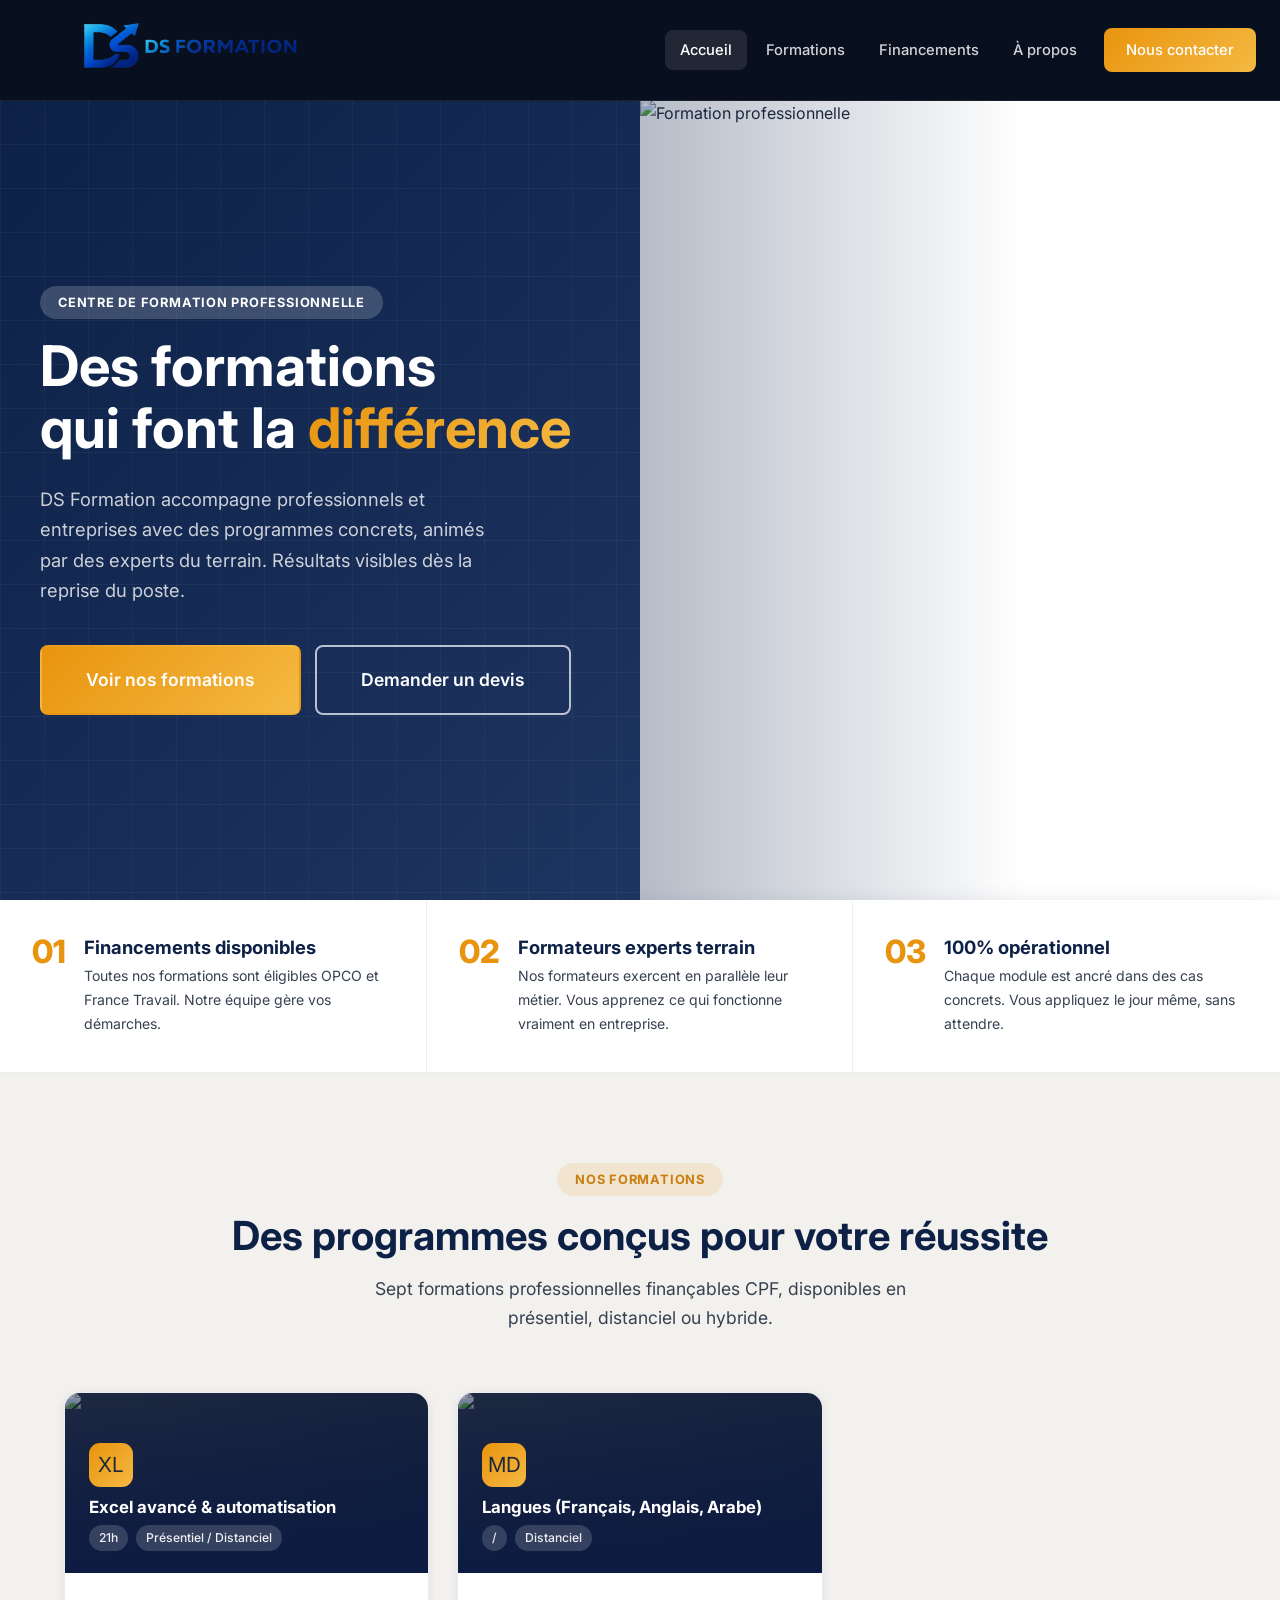
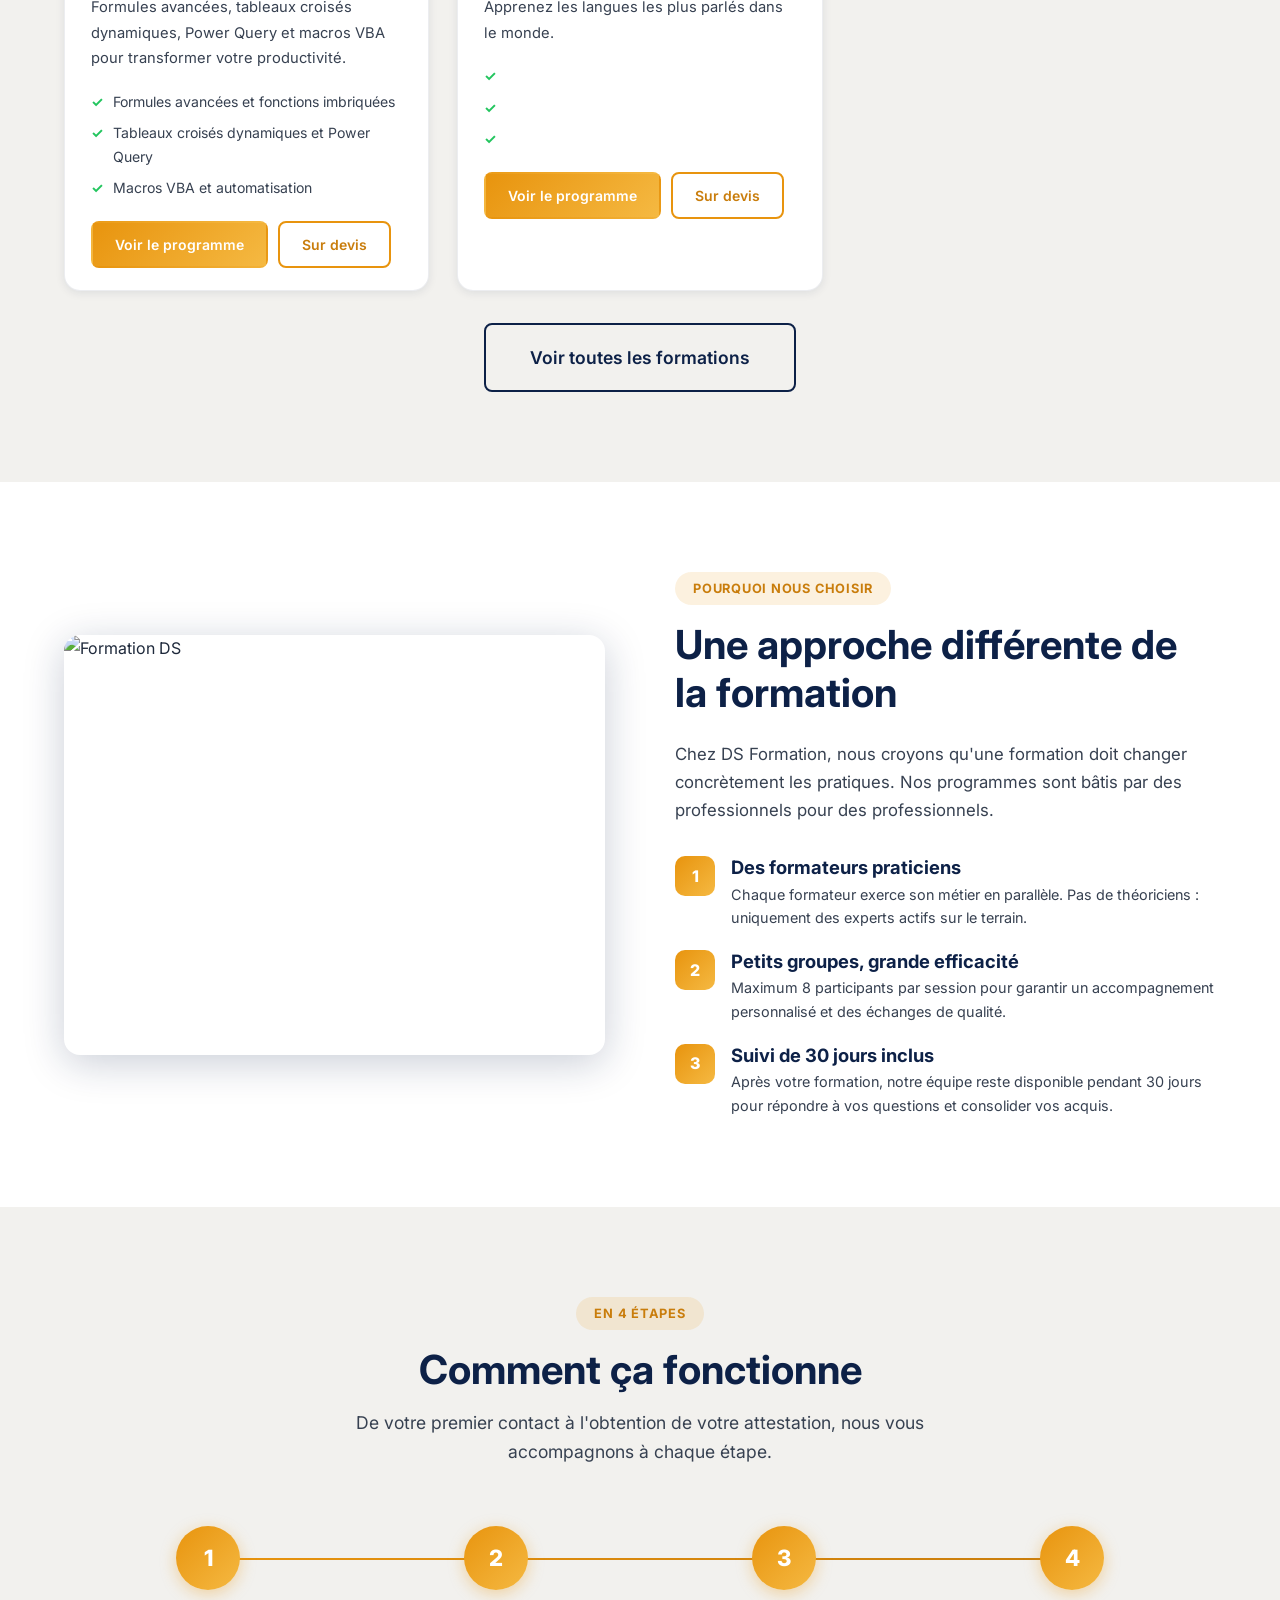
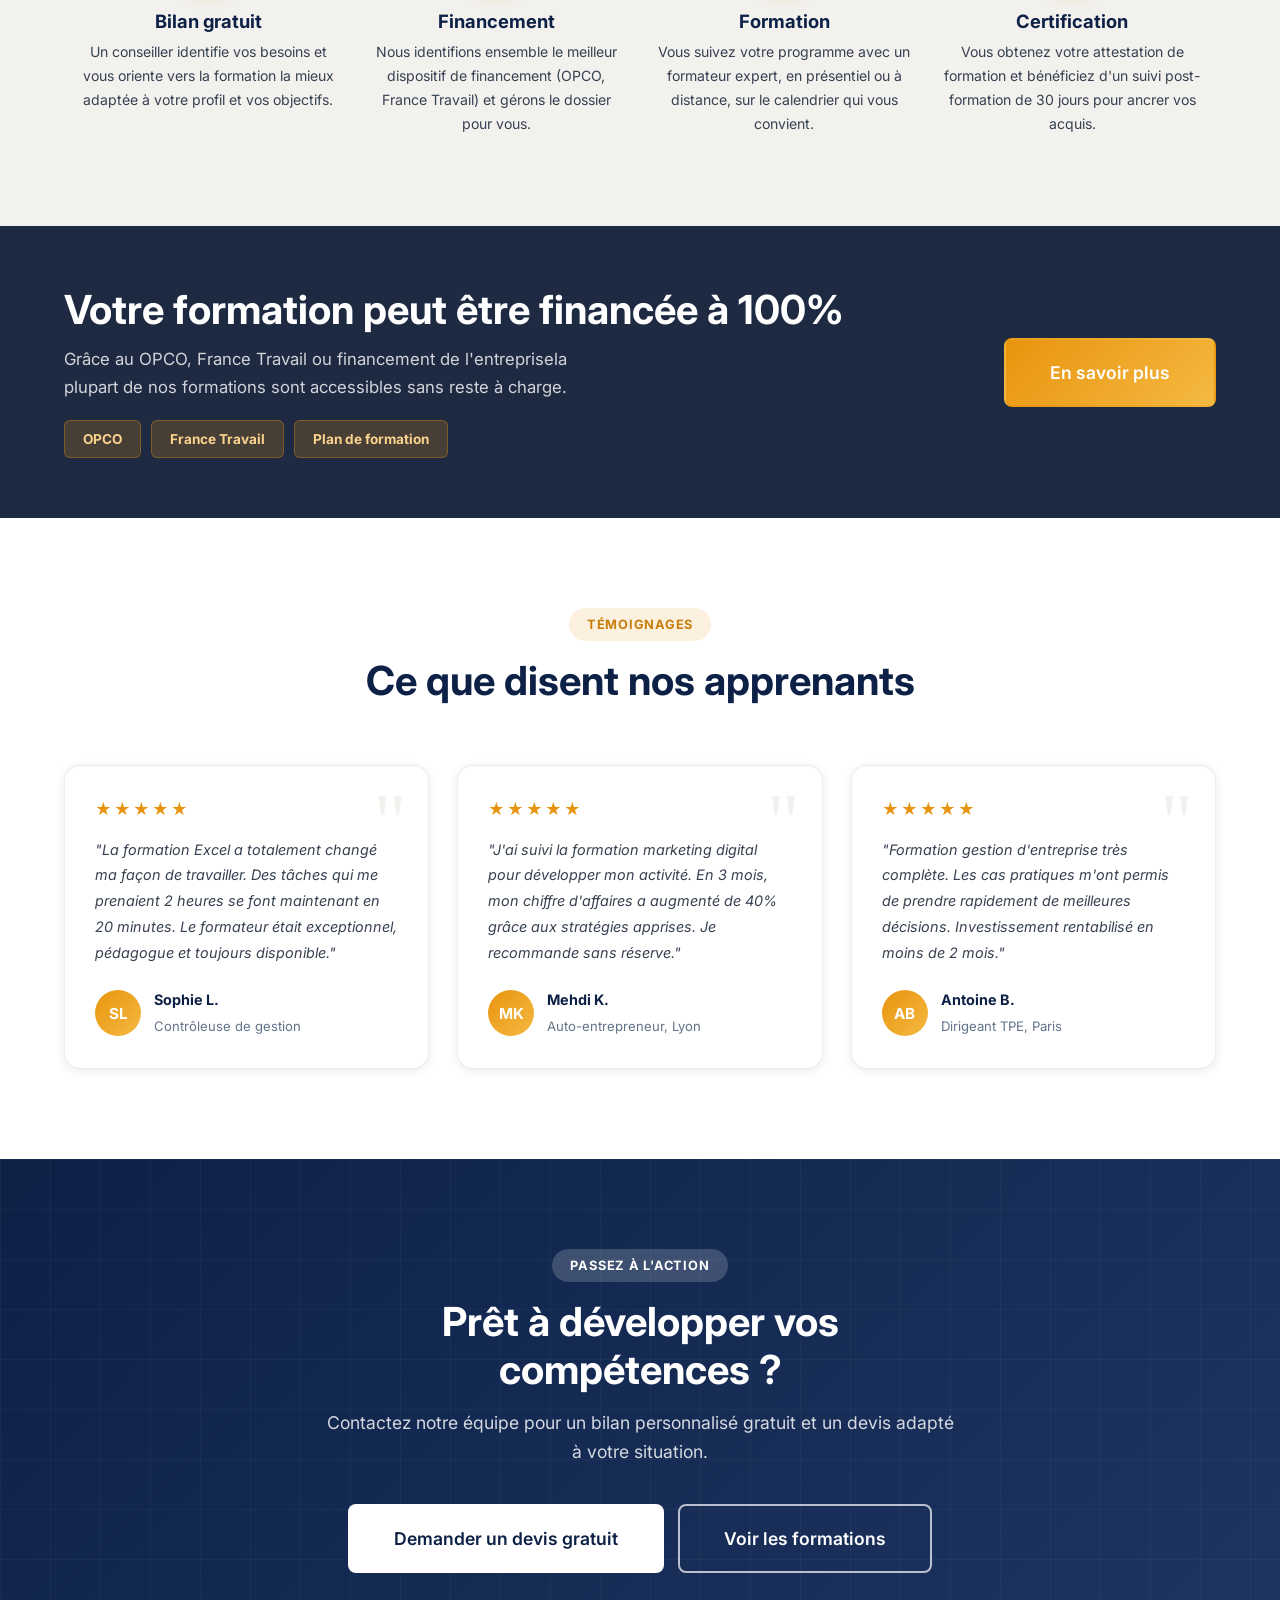
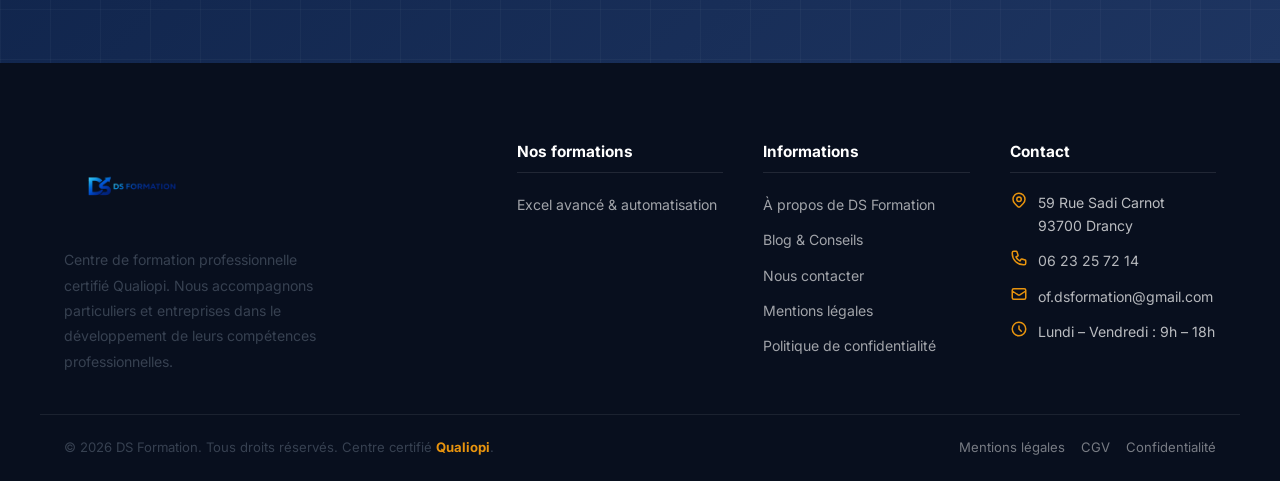
==== index.html @ 272e76c5 "Add files via upload" ====
<!DOCTYPE html>
<html lang="fr">
<head>
  <meta charset="UTF-8">
  <meta name="viewport" content="width=device-width, initial-scale=1.0">
  <title>DS Formation — Centre de Formation Professionnelle à Paris</title>
  <meta name="description" content="DS Formation, centre de formation professionnelle certifié Qualiopi. Excel, marketing digital, cybersécurité, gestion d'entreprise. Financement CPF, OPCO. Formations à Paris et en ligne.">
  <link rel="canonical" href="https://dsformation.fr/">
  <meta property="og:type" content="website">
  <meta property="og:site_name" content="DS Formation">
  <meta property="og:title" content="DS Formation — Centre de Formation Professionnelle à Paris">
  <meta property="og:description" content="Centre de formation certifié Qualiopi. Excel, marketing digital, cybersécurité, gestion d'entreprise. Financement CPF & OPCO. Formations à Paris et en ligne.">
  <meta property="og:url" content="https://dsformation.fr/">
  <meta property="og:image" content="https://images.unsplash.com/photo-1524178232363-1fb2b075b655?w=1200&q=80">
  <meta name="twitter:card" content="summary_large_image">
  <meta name="twitter:title" content="DS Formation — Centre de Formation Professionnelle à Paris">
  <meta name="twitter:description" content="Centre de formation certifié Qualiopi. Excel, marketing digital, cybersécurité. Financement CPF & OPCO.">
  <link rel="preconnect" href="https://fonts.googleapis.com">
  <link rel="preconnect" href="https://fonts.gstatic.com" crossorigin>
  <link href="https://fonts.googleapis.com/css2?family=Inter:wght@400;500;600;700;800&display=swap" rel="stylesheet">
  <link rel="icon" href="favicon.svg" type="image/svg+xml">
  <link rel="stylesheet" href="css/style.css">
  <style>
    /* INDEX-SPECIFIC */
    .hero-split {
      min-height: 100vh;
      display: grid;
      grid-template-columns: 1fr 1fr;
      padding-top: 100px;
    }
    .hero-left {
      background: var(--gradient-p);
      display: flex;
      align-items: center;
      padding: 80px 60px 80px 40px;
      position: relative;
      overflow: hidden;
    }
    .hero-left::before {
      content: '';
      position: absolute;
      inset: 0;
      background-image:
        linear-gradient(rgba(255,255,255,.04) 1px,transparent 1px),
        linear-gradient(90deg,rgba(255,255,255,.04) 1px,transparent 1px);
      background-size: 44px 44px;
    }
    .hero-left-content { position: relative; z-index: 1; }
    .hero-left h1 { color: var(--white); margin-bottom: 24px; line-height: 1.12; }
    .hero-left h1 span {
      background: var(--gradient-a);
      -webkit-background-clip: text; -webkit-text-fill-color: transparent; background-clip: text;
    }
    .hero-left p { color: rgba(255,255,255,.78); font-size: 1.15rem; margin-bottom: 40px; max-width: 460px; }
    .hero-left-actions { display: flex; gap: 14px; flex-wrap: wrap; }
    .hero-right {
      position: relative; overflow: hidden;
    }
    .hero-right img {
      width: 100%; height: 100%; object-fit: cover;
    }
    .hero-right::after {
      content: '';
      position: absolute; inset: 0;
      background: linear-gradient(to right, rgba(13,33,71,.3) 0%, transparent 60%);
    }

    /* PILLARS STRIP */
    .pillars {
      display: grid;
      grid-template-columns: repeat(3,1fr);
      background: var(--white);
      border-bottom: 1px solid rgba(13,33,71,.08);
      box-shadow: var(--shadow);
    }
    .pillar-item {
      padding: 36px 32px;
      border-right: 1px solid rgba(13,33,71,.08);
      display: flex;
      align-items: flex-start;
      gap: 18px;
    }
    .pillar-item:last-child { border-right: none; }
    .pillar-num {
      font-size: 2rem;
      font-weight: 800;
      color: var(--accent);
      line-height: 1;
      flex-shrink: 0;
    }
    .pillar-item h4 { color: var(--primary); margin-bottom: 6px; }
    .pillar-item p  { font-size: .88rem; line-height: 1.7; }

    /* PROCESS */
    .process-grid {
      display: grid;
      grid-template-columns: repeat(4,1fr);
      gap: 0;
      position: relative;
    }
    .process-grid::before {
      content: '';
      position: absolute;
      top: 32px; left: 12%;
      width: 76%;
      height: 2px;
      background: linear-gradient(to right, var(--accent), var(--accent-dark));
      z-index: 0;
    }
    .process-step { text-align: center; position: relative; z-index: 1; padding: 0 16px; }
    .step-num {
      width: 64px; height: 64px;
      border-radius: 50%;
      background: var(--gradient-a);
      display: flex; align-items: center; justify-content: center;
      color: var(--white); font-size: 1.4rem; font-weight: 800;
      margin: 0 auto 20px;
      box-shadow: 0 4px 16px rgba(232,148,14,.35);
    }
    .process-step h4 { color: var(--primary); margin-bottom: 8px; }
    .process-step p  { font-size: .88rem; line-height: 1.7; }

    @media (max-width: 1024px) {
      .hero-split { grid-template-columns: 1fr; }
      .hero-right { display: none; }
      .hero-left  { padding: 80px 32px; text-align: center; }
      .hero-left p { margin: 0 auto 40px; }
      .hero-left-actions { justify-content: center; }
      .pillars { grid-template-columns: 1fr; }
      .pillar-item { border-right: none; border-bottom: 1px solid rgba(13,33,71,.08); }
      .pillar-item:last-child { border-bottom: none; }
      .process-grid { grid-template-columns: repeat(2,1fr); gap: 30px; }
      .process-grid::before { display: none; }
    }
    @media (max-width: 640px) {
      .process-grid { grid-template-columns: 1fr; }
    }
  </style>
</head>
<body>

<div id="site-header"></div>

<!-- HERO SPLIT -->
<section class="hero-split">
  <div class="hero-left">
    <div class="hero-left-content">
      <div class="badge badge-white">Centre de formation professionnelle</div>
      <h1>Des formations<br>qui font la <span>différence</span></h1>
      <p>DS Formation accompagne professionnels et entreprises avec des programmes concrets, animés par des experts du terrain. Résultats visibles dès la reprise du poste.</p>
      <div class="hero-left-actions">
        <a href="formations.html" class="btn btn-primary btn-lg">Voir nos formations</a>
        <a href="contact.html" class="btn btn-outline btn-lg">Demander un devis</a>
      </div>
    </div>
  </div>
  <div class="hero-right">
    <img src="https://images.unsplash.com/photo-1524178232363-1fb2b075b655?w=900&q=80" alt="Formation professionnelle">
  </div>
</section>

<!-- PILLIERS -->
<div class="pillars">
  <div class="pillar-item">
    <div class="pillar-num">01</div>
    <div>
      <h4>Financements disponibles</h4>
      <p>Toutes nos formations sont éligibles OPCO et France Travail. Notre équipe gère vos démarches.</p>
    </div>
  </div>
  <div class="pillar-item">
    <div class="pillar-num">02</div>
    <div>
      <h4>Formateurs experts terrain</h4>
      <p>Nos formateurs exercent en parallèle leur métier. Vous apprenez ce qui fonctionne vraiment en entreprise.</p>
    </div>
  </div>
  <div class="pillar-item">
    <div class="pillar-num">03</div>
    <div>
      <h4>100% opérationnel</h4>
      <p>Chaque module est ancré dans des cas concrets. Vous appliquez le jour même, sans attendre.</p>
    </div>
  </div>
</div>

<!-- FORMATIONS -->
<section class="section bg-light">
  <div class="container">
    <div class="section-header">
      <div class="badge">Nos formations</div>
      <h2>Des programmes conçus pour votre réussite</h2>
      <p>Sept formations professionnelles finançables CPF, disponibles en présentiel, distanciel ou hybride.</p>
    </div>
    <div class="formations-grid">

      <div class="formation-card">
        <div class="formation-card-header">
          <img src="https://images.unsplash.com/photo-1551288049-bebda4e38f71?w=600&q=75" alt="Excel Formation">
          <div class="formation-card-header-overlay">
            <div class="formation-icon">XL</div>
            <h3>Excel avancé &amp; automatisation</h3>
            <div class="formation-meta">
              <span class="meta-tag">21h</span>
              <span class="meta-tag">Présentiel / Distanciel</span>
            </div>
          </div>
        </div>
        <div class="formation-card-body">
          <p>Formules avancées, tableaux croisés dynamiques, Power Query et macros VBA pour transformer votre productivité.</p>
          <ul class="formation-highlights">
            <li>Formules avancées et fonctions imbriquées</li>
            <li>Tableaux croisés dynamiques et Power Query</li>
            <li>Macros VBA et automatisation</li>
          </ul>
          <div style="display:flex;gap:10px;flex-wrap:wrap">
            <a href="formation-excel.html" class="btn btn-primary btn-sm">Voir le programme</a>
            <a href="contact.html" class="btn btn-outline-amber btn-sm">Sur devis</a>
          </div>
        </div>
      </div>

      <!--1-->
      
      <div class="formation-card">
        <div class="formation-card-header">
          <img src="https://www.inll.lu/wp-content/uploads/2022/08/iStock-623607850-1536x1024.jpg" alt="Langues">
          <div class="formation-card-header-overlay">
            <div class="formation-icon">MD</div>
            <h3>Langues (Français, Anglais, Arabe)</h3>
            <div class="formation-meta">
              <span class="meta-tag">/</span>
              <span class="meta-tag">Distanciel</span>
            </div>
          </div>
        </div>
        <div class="formation-card-body">
          <p>Apprenez les langues les plus parlés dans le monde.</p>
          <ul class="formation-highlights">
            <li></li>
            <li></li>
            <li></li>
          </ul>
          <div style="display:flex;gap:10px;flex-wrap:wrap">
            <a href="formation-marketing-digital.html" class="btn btn-primary btn-sm">Voir le programme</a>
            <a href="contact.html" class="btn btn-outline-amber btn-sm">Sur devis</a>
          </div>
        </div>
      </div>

      <!--2-->
      
    </div>
    <div class="text-center mt-32">
      <a href="formations.html" class="btn btn-outline-dark btn-lg">Voir toutes les formations</a>
    </div>
  </div>
</section>

<!-- POURQUOI DS FORMATION -->
<section class="section">
  <div class="container">
    <div style="display:grid;grid-template-columns:1fr 1fr;gap:70px;align-items:center">
      <div>
        <img src="https://images.unsplash.com/photo-1552664730-d307ca884978?w=700&q=80" alt="Formation DS" style="border-radius:var(--radius-lg);width:100%;height:420px;object-fit:cover;box-shadow:var(--shadow-lg)">
      </div>
      <div>
        <div class="badge">Pourquoi nous choisir</div>
        <h2 style="color:var(--primary);margin-bottom:24px">Une approche différente de la formation</h2>
        <p style="font-size:1.05rem;margin-bottom:32px">Chez DS Formation, nous croyons qu'une formation doit changer concrètement les pratiques. Nos programmes sont bâtis par des professionnels pour des professionnels.</p>
        <div style="display:flex;flex-direction:column;gap:20px">
          <div style="display:flex;align-items:flex-start;gap:16px">
            <div style="width:40px;height:40px;background:var(--gradient-a);border-radius:10px;display:flex;align-items:center;justify-content:center;color:white;font-weight:800;flex-shrink:0">1</div>
            <div>
              <h4 style="color:var(--primary);margin-bottom:4px">Des formateurs praticiens</h4>
              <p style="font-size:.9rem">Chaque formateur exerce son métier en parallèle. Pas de théoriciens : uniquement des experts actifs sur le terrain.</p>
            </div>
          </div>
          <div style="display:flex;align-items:flex-start;gap:16px">
            <div style="width:40px;height:40px;background:var(--gradient-a);border-radius:10px;display:flex;align-items:center;justify-content:center;color:white;font-weight:800;flex-shrink:0">2</div>
            <div>
              <h4 style="color:var(--primary);margin-bottom:4px">Petits groupes, grande efficacité</h4>
              <p style="font-size:.9rem">Maximum 8 participants par session pour garantir un accompagnement personnalisé et des échanges de qualité.</p>
            </div>
          </div>
          <div style="display:flex;align-items:flex-start;gap:16px">
            <div style="width:40px;height:40px;background:var(--gradient-a);border-radius:10px;display:flex;align-items:center;justify-content:center;color:white;font-weight:800;flex-shrink:0">3</div>
            <div>
              <h4 style="color:var(--primary);margin-bottom:4px">Suivi de 30 jours inclus</h4>
              <p style="font-size:.9rem">Après votre formation, notre équipe reste disponible pendant 30 jours pour répondre à vos questions et consolider vos acquis.</p>
            </div>
          </div>
        </div>
      </div>
    </div>
  </div>
</section>

<!-- COMMENT CA MARCHE -->
<section class="section bg-light">
  <div class="container">
    <div class="section-header">
      <div class="badge">En 4 étapes</div>
      <h2>Comment ça fonctionne</h2>
      <p>De votre premier contact à l'obtention de votre attestation, nous vous accompagnons à chaque étape.</p>
    </div>
    <div class="process-grid">
      <div class="process-step">
        <div class="step-num">1</div>
        <h4>Bilan gratuit</h4>
        <p>Un conseiller identifie vos besoins et vous oriente vers la formation la mieux adaptée à votre profil et vos objectifs.</p>
      </div>
      <div class="process-step">
        <div class="step-num">2</div>
        <h4>Financement</h4>
        <p>Nous identifions ensemble le meilleur dispositif de financement (OPCO, France Travail) et gérons le dossier pour vous.</p>
      </div>
      <div class="process-step">
        <div class="step-num">3</div>
        <h4>Formation</h4>
        <p>Vous suivez votre programme avec un formateur expert, en présentiel ou à distance, sur le calendrier qui vous convient.</p>
      </div>
      <div class="process-step">
        <div class="step-num">4</div>
        <h4>Certification</h4>
        <p>Vous obtenez votre attestation de formation et bénéficiez d'un suivi post-formation de 30 jours pour ancrer vos acquis.</p>
      </div>
    </div>
  </div>
</section>

<!-- FINANCEMENTS -->
<div class="financing-strip">
  <div class="financing-strip-inner">
    <div class="financing-text">
      <h2>Votre formation peut être financée à 100%</h2>
      <p>Grâce au OPCO, France Travail ou financement de l'entreprisela plupart de nos formations sont accessibles sans reste à charge.</p>
      <div class="financing-badges">

        <!--<span class="fin-badge">CPF</span>-->
        <span class="fin-badge">OPCO</span>
        <span class="fin-badge">France Travail</span>
        <!--<span class="fin-badge">FAF</span>-->
        <span class="fin-badge">Plan de formation</span>
      </div>
    </div>
    <a href="financements.html" class="btn btn-primary btn-lg">En savoir plus</a>
  </div>
</div>

<!-- TEMOIGNAGES -->
<section class="section">
  <div class="container">
    <div class="section-header">
      <div class="badge">Témoignages</div>
      <h2>Ce que disent nos apprenants</h2>
    </div>
    <div class="testimonials-grid">
      <div class="testimonial-card">
        <div class="stars">★★★★★</div>
        <p>"La formation Excel a totalement changé ma façon de travailler. Des tâches qui me prenaient 2 heures se font maintenant en 20 minutes. Le formateur était exceptionnel, pédagogue et toujours disponible."</p>
        <div class="testimonial-author">
          <div class="author-avatar">SL</div>
          <div class="author-info">
            <strong>Sophie L.</strong>
            <span>Contrôleuse de gestion</span>
          </div>
        </div>
      </div>
      <div class="testimonial-card">
        <div class="stars">★★★★★</div>
        <p>"J'ai suivi la formation marketing digital pour développer mon activité. En 3 mois, mon chiffre d'affaires a augmenté de 40% grâce aux stratégies apprises. Je recommande sans réserve."</p>
        <div class="testimonial-author">
          <div class="author-avatar">MK</div>
          <div class="author-info">
            <strong>Mehdi K.</strong>
            <span>Auto-entrepreneur, Lyon</span>
          </div>
        </div>
      </div>
      <div class="testimonial-card">
        <div class="stars">★★★★★</div>
        <p>"Formation gestion d'entreprise très complète. Les cas pratiques m'ont permis de prendre rapidement de meilleures décisions. Investissement rentabilisé en moins de 2 mois."</p>
        <div class="testimonial-author">
          <div class="author-avatar">AB</div>
          <div class="author-info">
            <strong>Antoine B.</strong>
            <span>Dirigeant TPE, Paris</span>
          </div>
        </div>
      </div>
    </div>
  </div>
</section>

<!-- CTA FINAL -->
<section class="cta-banner">
  <div class="cta-banner-inner">
    <div class="badge badge-white">Passez à l'action</div>
    <h2>Prêt à développer vos compétences ?</h2>
    <p>Contactez notre équipe pour un bilan personnalisé gratuit et un devis adapté à votre situation.</p>
    <div class="cta-actions">
      <a href="contact.html" class="btn btn-white btn-lg">Demander un devis gratuit</a>
      <a href="formations.html" class="btn btn-outline btn-lg">Voir les formations</a>
    </div>
  </div>
</section>

<div id="site-footer"></div>
<script src="js/components.js"></script>
</body>
</html>
---- css/style.css ----
/* ============================================
   DS FORMATION — Stylesheet v2
   Palette : Navy #0D2147 | Or/Amber #E8940E | Charcoal #1E2942
   ============================================ */

:root {
  --primary:      #0D2147;
  --primary-mid:  #1E2942;
  --accent:       #E8940E;
  --accent-dark:  #C97D0C;
  --accent-light: #FBD38D;
  --dark:         #080F1E;
  --white:        #FFFFFF;
  --off-white:    #FAFAF8;
  --gray-light:   #F2F1EE;
  --gray:         #64748B;
  --gray-dark:    #374151;
  --text:         #1E293B;
  --success:      #22C55E;
  --gradient-p:   linear-gradient(135deg, #0D2147 0%, #1E3561 100%);
  --gradient-a:   linear-gradient(135deg, #E8940E 0%, #F5B942 100%);
  --gradient-card:linear-gradient(160deg, #1E2942 0%, #0D1B38 100%);
  --shadow-sm:    0 2px 10px rgba(13,33,71,.09);
  --shadow:       0 4px 20px rgba(13,33,71,.14);
  --shadow-lg:    0 8px 40px rgba(13,33,71,.22);
  --radius:       8px;
  --radius-lg:    16px;
  --tr:           color .25s ease, background-color .25s ease, border-color .25s ease, transform .25s ease, box-shadow .25s ease, opacity .25s ease;
}

*, *::before, *::after { margin:0; padding:0; box-sizing:border-box; }
html { scroll-behavior:smooth; }

/* ── SKIP TO CONTENT ─────────────────────────── */
.skip-link {
  position:absolute; top:-999px; left:24px; z-index:9999;
  background:var(--accent); color:var(--white);
  padding:10px 20px; border-radius:0 0 var(--radius) var(--radius);
  font-weight:700; font-size:.9rem;
}
.skip-link:focus { top:0; }

body {
  font-family:'Inter',-apple-system,BlinkMacSystemFont,'Segoe UI',sans-serif;
  color:var(--text); background:var(--white); line-height:1.65; overflow-x:hidden;
}

h1,h2,h3,h4,h5,h6 { font-weight:700; line-height:1.2; }
h1 { font-size:clamp(2rem,5vw,3.5rem); }
h2 { font-size:clamp(1.75rem,4vw,2.5rem); }
h3 { font-size:clamp(1.15rem,3vw,1.55rem); }
h4 { font-size:1.15rem; }
p  { color:var(--gray-dark); }
a  { text-decoration:none; color:inherit; }
img { max-width:100%; height:auto; display:block; }
ul { list-style:none; }

/* ── LAYOUT ─────────────────────────────────── */
.container { max-width:1200px; margin:0 auto; padding:0 24px; }
.section    { padding:90px 0; }
.section-sm { padding:60px 0; }

.section-header { text-align:center; margin-bottom:60px; }
.section-header h2 { color:var(--primary); margin-bottom:14px; }
.section-header p  { font-size:1.1rem; max-width:580px; margin:0 auto; }

/* ── BADGE ───────────────────────────────────── */
.badge {
  display:inline-block;
  background:rgba(232,148,14,.13);
  color:var(--accent-dark);
  padding:6px 18px; border-radius:20px;
  font-size:.8rem; font-weight:700;
  letter-spacing:.06em; text-transform:uppercase; margin-bottom:16px;
}
.badge-white { background:rgba(255,255,255,.18); color:var(--white); }
.badge-dark  { background:rgba(232,148,14,.2); color:var(--accent); }

/* ── BUTTONS ─────────────────────────────────── */
.btn {
  display:inline-flex; align-items:center; gap:8px;
  padding:14px 32px; border-radius:var(--radius);
  font-weight:600; font-size:1rem;
  cursor:pointer; transition:var(--tr); border:2px solid transparent; font-family:inherit;
}
.btn-primary { background:var(--gradient-a); color:var(--white); border-color:transparent; }
.btn-primary:hover { transform:translateY(-2px); box-shadow:0 8px 25px rgba(232,148,14,.4); }
.btn-outline { background:transparent; color:var(--white); border-color:rgba(255,255,255,.7); }
.btn-outline:hover { background:var(--white); color:var(--primary); }
.btn-outline-dark { background:transparent; color:var(--primary); border-color:var(--primary); }
.btn-outline-dark:hover { background:var(--primary); color:var(--white); }
.btn-outline-amber { background:transparent; color:var(--accent-dark); border-color:var(--accent); }
.btn-outline-amber:hover { background:var(--accent); color:var(--white); }
.btn-outline-blue { background:transparent; color:var(--primary); border-color:rgba(13,33,71,.3); }
.btn-outline-blue:hover { background:var(--primary); color:var(--white); }
.btn-dark  { background:var(--gradient-p); color:var(--white); }
.btn-dark:hover { transform:translateY(-2px); box-shadow:var(--shadow-lg); }
.btn-white { background:var(--white); color:var(--primary); }
.btn-white:hover { transform:translateY(-2px); box-shadow:var(--shadow); }
.btn-lg    { padding:18px 44px; font-size:1.1rem; }
.btn-sm    { padding:10px 22px; font-size:.875rem; }
.btn-full  { width:100%; justify-content:center; }

/* ── HEADER ──────────────────────────────────── */
.header {
  position:fixed; top:0; left:0; right:0; z-index:1000;
  background:var(--dark);
  border-bottom:1px solid rgba(255,255,255,.07);
  transition:var(--tr);
}
.header.scrolled {
  background:rgba(8,15,30,.97);
  backdrop-filter:blur(12px); box-shadow:var(--shadow);
}
.header-inner {
  display:flex; align-items:center; justify-content:space-between;
  height:100px; padding:0 24px; max-width:1300px; margin:0 auto;
}
.logo { display:flex; align-items:center; }
.logo img { height:220px; width:auto; }
.logo-text { color:var(--white); font-size:5.5rem; font-weight:800; letter-spacing:-.03em; }
.logo-text span { color:var(--accent); }

.nav { display:flex; align-items:center; gap:4px; }
.nav a {
  color:rgba(255,255,255,.82); font-weight:500;
  padding:8px 15px; border-radius:var(--radius);
  transition:var(--tr); font-size:.92rem;
}
.nav a:hover, .nav a.active { color:var(--white); background:rgba(255,255,255,.1); }
.nav .nav-cta {
  background:var(--gradient-a) !important;
  color:var(--white) !important;
  padding:10px 22px !important; margin-left:8px;
}
.nav .nav-cta:hover { transform:translateY(-1px); box-shadow:0 4px 16px rgba(232,148,14,.45); }

.hamburger { display:none; flex-direction:column; gap:5px; cursor:pointer; padding:5px; background:none; border:none; }
.hamburger span { width:26px; height:2px; background:var(--white); transition:var(--tr); border-radius:2px; display:block; }
.hamburger.active span:nth-child(1) { transform:rotate(45deg) translate(5px,5px); }
.hamburger.active span:nth-child(2) { opacity:0; }
.hamburger.active span:nth-child(3) { transform:rotate(-45deg) translate(5px,-5px); }

/* ── HERO ────────────────────────────────────── */
.hero {
  min-height:100vh; background:var(--gradient-p);
  display:flex; align-items:center;
  position:relative; overflow:hidden; padding-top:100px;
}
.hero::before {
  content:''; position:absolute; inset:0;
  background:url('https://images.unsplash.com/photo-1524178232363-1fb2b075b655?w=1920&q=80') center/cover;
  opacity:.12;
}
.hero-grid {
  position:absolute; inset:0;
  background-image:
    linear-gradient(rgba(255,255,255,.03) 1px,transparent 1px),
    linear-gradient(90deg,rgba(255,255,255,.03) 1px,transparent 1px);
  background-size:60px 60px;
}
.hero-content {
  position:relative; z-index:1;
  max-width:1200px; margin:0 auto; padding:80px 24px;
  display:grid; grid-template-columns:1fr 1fr; gap:60px; align-items:center;
}
.hero-text { color:var(--white); }
.hero-text h1 { margin-bottom:22px; }
.hero-text h1 em {
  font-style:normal;
  background:var(--gradient-a);
  -webkit-background-clip:text; -webkit-text-fill-color:transparent; background-clip:text;
}
.hero-text p { font-size:1.15rem; color:rgba(255,255,255,.8); margin-bottom:36px; max-width:500px; }
.hero-actions { display:flex; gap:14px; flex-wrap:wrap; }

.hero-stats { display:grid; grid-template-columns:repeat(3,1fr); gap:14px; margin-top:56px; }
.stat-item {
  background:rgba(255,255,255,.08); border:1px solid rgba(255,255,255,.12);
  border-radius:var(--radius-lg); padding:22px 16px; text-align:center;
  backdrop-filter:blur(10px);
}
.stat-item .number { font-size:2.2rem; font-weight:800; color:var(--white); display:block; }
.stat-item .label  { color:rgba(255,255,255,.7); font-size:.82rem; margin-top:4px; }

.hero-visual { display:flex; flex-direction:column; gap:14px; }
.hero-card {
  background:rgba(255,255,255,.09); border:1px solid rgba(255,255,255,.14);
  border-radius:var(--radius-lg); padding:22px 24px;
  backdrop-filter:blur(10px); color:var(--white);
}
.hero-card h4 { margin-bottom:6px; font-size:.95rem; }
.hero-card p  { color:rgba(255,255,255,.7); font-size:.85rem; }
.card-icon {
  width:40px; height:40px; border-radius:10px;
  background:var(--gradient-a);
  display:flex; align-items:center; justify-content:center;
  font-size:1.2rem; margin-bottom:10px;
}

/* ── PAGE HERO ──────────────────────────────── */
.page-hero {
  background:var(--gradient-p); padding:150px 0 80px;
  position:relative; overflow:hidden;
}
.page-hero::before {
  content:''; position:absolute; inset:0;
  background-image:
    linear-gradient(rgba(255,255,255,.03) 1px,transparent 1px),
    linear-gradient(90deg,rgba(255,255,255,.03) 1px,transparent 1px);
  background-size:50px 50px;
}
.page-hero.has-bg::before {
  background-size:cover; background-position:center; opacity:.18;
}
.page-hero-inner {
  position:relative; z-index:1; max-width:800px; margin:0 auto;
  padding:0 24px; text-align:center; color:var(--white);
}
.page-hero-inner h1 { margin-bottom:18px; }
.page-hero-inner p  { color:rgba(255,255,255,.82); font-size:1.1rem; max-width:560px; margin:0 auto; }

.breadcrumb {
  display:flex; align-items:center; justify-content:center;
  gap:8px; font-size:.85rem; margin-bottom:14px;
}
.breadcrumb a       { color:rgba(255,255,255,.65); }
.breadcrumb a:hover { color:var(--white); }
.breadcrumb .sep    { color:rgba(255,255,255,.3); }
.breadcrumb .cur    { color:rgba(255,255,255,.9); }

/* ── FORMATIONS GRID ─────────────────────────── */
.formations-grid { display:grid; grid-template-columns:repeat(auto-fill,minmax(340px,1fr)); gap:28px; }

.formation-card {
  background:var(--white); border:1px solid rgba(13,33,71,.08);
  border-radius:var(--radius-lg); overflow:hidden;
  transition:var(--tr); box-shadow:var(--shadow-sm);
}
.formation-card:hover { transform:translateY(-6px); box-shadow:var(--shadow-lg); }

.formation-card-header {
  padding:0; position:relative; overflow:hidden; height:180px;
  background:var(--gradient-card);
}
.formation-card-header img {
  width:100%; height:100%; object-fit:cover;
  transition:transform .4s ease;
  opacity:.55;
}
.formation-card:hover .formation-card-header img { transform:scale(1.06); }
.formation-card-header-overlay {
  position:absolute; inset:0; padding:22px 24px;
  display:flex; flex-direction:column; justify-content:flex-end;
  background:linear-gradient(to top, rgba(13,27,67,.92) 0%, rgba(13,27,67,.4) 60%, transparent 100%);
}
.formation-icon {
  width:44px; height:44px; background:var(--gradient-a);
  border-radius:11px; display:flex; align-items:center;
  justify-content:center; font-size:1.3rem; margin-bottom:10px;
  flex-shrink:0;
}
.formation-card-header h3 { color:var(--white); font-size:1.05rem; margin-bottom:8px; }
.formation-meta { display:flex; gap:8px; flex-wrap:wrap; }
.meta-tag {
  background:rgba(255,255,255,.16); color:rgba(255,255,255,.92);
  padding:3px 10px; border-radius:20px; font-size:.76rem; font-weight:500;
}

.formation-card-body { padding:22px 26px; }
.formation-card-body p { margin-bottom:18px; font-size:.92rem; line-height:1.75; }
.formation-highlights { display:flex; flex-direction:column; gap:8px; margin-bottom:22px; }
.formation-highlights li,
.highlight-item { display:flex; align-items:flex-start; gap:10px; font-size:.88rem; color:var(--gray-dark); }
.formation-highlights li::before,
.highlight-item::before { content:'✓'; color:var(--success); font-weight:700; flex-shrink:0; }

/* ── FEATURES ────────────────────────────────── */
.features-grid { display:grid; grid-template-columns:repeat(auto-fill,minmax(270px,1fr)); gap:28px; }
.feature-card {
  padding:34px 26px; border-radius:var(--radius-lg);
  border:1px solid rgba(13,33,71,.08); background:var(--white);
  transition:var(--tr); box-shadow:var(--shadow-sm);
}
.feature-card:hover { transform:translateY(-4px); box-shadow:var(--shadow); border-color:rgba(232,148,14,.25); }
.feature-icon {
  width:58px; height:58px; border-radius:var(--radius-lg);
  background:rgba(232,148,14,.1); display:flex; align-items:center;
  justify-content:center; font-size:1.7rem; margin-bottom:18px; transition:var(--tr);
}
.feature-card:hover .feature-icon { background:var(--gradient-a); }
.feature-card h3 { font-size:1.1rem; margin-bottom:10px; color:var(--primary); }
.feature-card p  { font-size:.9rem; line-height:1.75; }

/* ── NUMBERS ─────────────────────────────────── */
.numbers-section { background:var(--gradient-p); padding:80px 0; }
.numbers-grid { display:grid; grid-template-columns:repeat(4,1fr); gap:30px; }
.number-item { text-align:center; }
.number-item .big  { font-size:3.2rem; font-weight:800; color:var(--accent); line-height:1; margin-bottom:8px; }
.number-item .desc { color:rgba(255,255,255,.75); font-size:.9rem; }

/* ── TESTIMONIALS ───────────────────────────── */
.testimonials-grid { display:grid; grid-template-columns:repeat(auto-fill,minmax(310px,1fr)); gap:28px; }
.testimonial-card {
  background:var(--white); border:1px solid rgba(13,33,71,.08);
  border-radius:var(--radius-lg); padding:30px;
  box-shadow:var(--shadow-sm); position:relative;
}
.testimonial-card::before {
  content:'"'; position:absolute; top:16px; right:22px;
  font-size:5rem; color:var(--gray-light); font-family:Georgia,serif; line-height:1;
}
.stars { color:var(--accent); font-size:1rem; margin-bottom:14px; letter-spacing:2px; }
.testimonial-card > p { font-size:.9rem; line-height:1.8; margin-bottom:22px; font-style:italic; }
.testimonial-author { display:flex; align-items:center; gap:13px; }
.author-avatar {
  width:46px; height:46px; border-radius:50%;
  background:var(--gradient-a);
  display:flex; align-items:center; justify-content:center;
  color:var(--white); font-weight:700; font-size:.95rem; flex-shrink:0;
}
.author-info strong { display:block; color:var(--primary); font-size:.9rem; }
.author-info span   { color:var(--gray); font-size:.82rem; }

/* ── FINANCING STRIP ─────────────────────────── */
.financing-strip { background:var(--primary-mid); padding:60px 0; }
.financing-strip-inner {
  max-width:1200px; margin:0 auto; padding:0 24px;
  display:grid; grid-template-columns:1fr auto; gap:40px; align-items:center;
}
.financing-text h2 { color:var(--white); margin-bottom:12px; }
.financing-text p  { color:rgba(255,255,255,.8); font-size:1.05rem; max-width:520px; }
.financing-badges { display:flex; gap:10px; flex-wrap:wrap; margin-top:18px; }
.fin-badge {
  background:rgba(232,148,14,.2); color:var(--accent-light);
  padding:7px 18px; border-radius:6px;
  font-weight:700; font-size:.85rem; border:1px solid rgba(232,148,14,.35);
}

/* ── FINANCING PAGE ──────────────────────────── */
.financing-options { display:grid; grid-template-columns:repeat(auto-fill,minmax(310px,1fr)); gap:28px; }
.financing-card {
  background:var(--white); border:1px solid rgba(13,33,71,.08);
  border-radius:var(--radius-lg); padding:34px;
  box-shadow:var(--shadow-sm); transition:var(--tr);
  border-top:4px solid var(--accent);
}
.financing-card:hover { transform:translateY(-4px); box-shadow:var(--shadow); }
.financing-card-icon {
  width:60px; height:60px; border-radius:var(--radius-lg);
  background:var(--gradient-a);
  display:flex; align-items:center; justify-content:center;
  font-size:1.8rem; margin-bottom:18px;
}
.financing-card h3 { color:var(--primary); margin-bottom:10px; }
.financing-card > p { margin-bottom:14px; font-size:.92rem; line-height:1.75; }
.conditions { background:var(--gray-light); border-radius:var(--radius); padding:16px; margin-top:14px; }
.conditions h5 { color:var(--primary); margin-bottom:8px; font-size:.83rem; }
.conditions li {
  font-size:.84rem; color:var(--gray-dark);
  display:flex; align-items:flex-start; gap:8px; margin-bottom:6px;
}
.conditions li::before { content:'→'; color:var(--accent-dark); flex-shrink:0; }

/* ── CTA BANNER ──────────────────────────────── */
.cta-banner {
  background:var(--gradient-p); padding:90px 0;
  text-align:center; position:relative; overflow:hidden;
}
.cta-banner::before {
  content:''; position:absolute; inset:0;
  background-image:
    linear-gradient(rgba(255,255,255,.03) 1px,transparent 1px),
    linear-gradient(90deg,rgba(255,255,255,.03) 1px,transparent 1px);
  background-size:50px 50px;
}
.cta-banner-inner { position:relative; z-index:1; max-width:680px; margin:0 auto; padding:0 24px; }
.cta-banner h2 { color:var(--white); margin-bottom:14px; }
.cta-banner p  { color:rgba(255,255,255,.82); font-size:1.1rem; margin-bottom:38px; }
.cta-actions   { display:flex; gap:14px; justify-content:center; flex-wrap:wrap; }

/* ── CONTACT ─────────────────────────────────── */
.contact-grid { display:grid; grid-template-columns:1fr 1.3fr; gap:60px; align-items:start; }
.contact-info h2 { color:var(--primary); margin-bottom:14px; }
.contact-info > p { font-size:1.02rem; margin-bottom:38px; }
.contact-detail { display:flex; align-items:flex-start; gap:16px; margin-bottom:26px; }
.detail-icon {
  width:48px; height:48px; background:rgba(232,148,14,.1);
  border-radius:12px; display:flex; align-items:center;
  justify-content:center; font-size:1.3rem; flex-shrink:0;
}
.contact-detail h4 { color:var(--primary); margin-bottom:4px; }
.contact-detail p  { font-size:.88rem; margin:0; }

.contact-form-wrapper {
  background:var(--white); border-radius:var(--radius-lg);
  padding:38px; box-shadow:var(--shadow); border:1px solid rgba(13,33,71,.08);
}
.contact-form-wrapper h3 { color:var(--primary); margin-bottom:24px; font-size:1.3rem; }

.form-group { margin-bottom:18px; }
.form-group label { display:block; font-weight:600; color:var(--primary); margin-bottom:7px; font-size:.88rem; }
.form-group input,
.form-group select,
.form-group textarea {
  width:100%; padding:13px 15px;
  border:1.5px solid rgba(13,33,71,.14);
  border-radius:var(--radius); font-size:.92rem;
  font-family:inherit; color:var(--text); background:var(--white);
  transition:var(--tr); outline:none;
}
.form-group input:focus,
.form-group select:focus,
.form-group textarea:focus { border-color:var(--accent); box-shadow:0 0 0 3px rgba(232,148,14,.12); }
.form-group textarea { resize:vertical; min-height:120px; }
.form-row { display:grid; grid-template-columns:1fr 1fr; gap:14px; }
.form-success { display:none; text-align:center; padding:30px 0; }
.form-success.show { display:block; }
.success-icon { font-size:3rem; margin-bottom:16px; }

/* ── FORMATION DETAIL ────────────────────────── */
.formation-detail-grid { display:grid; grid-template-columns:2fr 1fr; gap:40px; align-items:start; }
.formation-content-main h2 { color:var(--primary); margin:38px 0 18px; font-size:1.4rem; }
.formation-content-main h2:first-child { margin-top:0; }
.formation-content-main p { margin-bottom:16px; font-size:.95rem; line-height:1.8; }

/* Formation hero image */
.formation-hero-img {
  width:100%; height:320px; object-fit:cover;
  border-radius:var(--radius-lg); margin-bottom:32px;
  box-shadow:var(--shadow);
}

.program-module { border:1px solid rgba(13,33,71,.1); border-radius:var(--radius); margin-bottom:12px; overflow:hidden; }
.program-module-header {
  padding:16px 20px; background:var(--gray-light);
  display:flex; justify-content:space-between; align-items:center;
  cursor:pointer; transition:var(--tr); user-select:none;
}
.program-module-header:hover { background:#ede9e0; }
.program-module-header h4 { color:var(--primary); font-size:.95rem; }
.pm-toggle { color:var(--accent-dark); font-size:1.1rem; transition:var(--tr); }
.program-module.open .pm-toggle { transform:rotate(45deg); }
.program-module-body { display:none; padding:18px 20px; }
.program-module.open .program-module-body { display:block; }
.program-module-body li { display:flex; align-items:flex-start; gap:10px; font-size:.88rem; color:var(--gray-dark); margin-bottom:8px; }
.program-module-body li::before { content:'→'; color:var(--accent-dark); flex-shrink:0; }

.formation-sidebar { position:sticky; top:96px; }
.sidebar-card {
  background:var(--white); border:1px solid rgba(13,33,71,.08);
  border-radius:var(--radius-lg); padding:28px;
  box-shadow:var(--shadow); margin-bottom:20px;
}
.sidebar-card h3 { color:var(--primary); font-size:1.1rem; margin-bottom:18px; padding-bottom:10px; border-bottom:2px solid var(--accent); }
.sidebar-info-item {
  display:flex; justify-content:space-between; align-items:flex-start;
  padding:11px 0; border-bottom:1px solid rgba(13,33,71,.06);
  font-size:.88rem; gap:8px;
}
.sidebar-info-item:last-child { border-bottom:none; }
.sidebar-info-item .key { color:var(--gray); flex-shrink:0; }
.sidebar-info-item .val { color:var(--primary); font-weight:600; text-align:right; }

.objectives-list { display:flex; flex-direction:column; gap:9px; }
.objectives-list li { display:flex; align-items:flex-start; gap:9px; font-size:.88rem; color:var(--gray-dark); }
.objectives-list li::before { content:'✓'; color:var(--success); font-weight:700; flex-shrink:0; }

/* ── ABOUT ───────────────────────────────────── */
.team-grid { display:grid; grid-template-columns:repeat(auto-fill,minmax(250px,1fr)); gap:28px; }
.team-card {
  background:var(--white); border-radius:var(--radius-lg); overflow:hidden;
  box-shadow:var(--shadow-sm); border:1px solid rgba(13,33,71,.08);
  text-align:center; transition:var(--tr);
}
.team-card:hover { transform:translateY(-4px); box-shadow:var(--shadow); }
.team-card-img { height:180px; overflow:hidden; }
.team-card-img img { width:100%; height:100%; object-fit:cover; transition:var(--tr); }
.team-card:hover .team-card-img img { transform:scale(1.05); }
.team-card-body { padding:22px; }
.team-card-body h4 { color:var(--primary); margin-bottom:4px; }
.team-card-body .role { color:var(--accent-dark); font-size:.82rem; font-weight:600; margin-bottom:10px; }
.team-card-body p { font-size:.84rem; line-height:1.75; }

.values-grid { display:grid; grid-template-columns:repeat(auto-fill,minmax(210px,1fr)); gap:22px; }
.value-card {
  text-align:center; padding:38px 22px;
  border-radius:var(--radius-lg); background:var(--white);
  box-shadow:var(--shadow-sm); border:1px solid rgba(13,33,71,.08); transition:var(--tr);
}
.value-card:hover { transform:translateY(-4px); box-shadow:var(--shadow); }
.value-icon { font-size:2.4rem; margin-bottom:14px; }
.value-card h4 { color:var(--primary); margin-bottom:8px; }
.value-card p  { font-size:.84rem; line-height:1.75; }

/* ── BLOG ────────────────────────────────────── */
.blog-grid { display:grid; grid-template-columns:repeat(auto-fill,minmax(330px,1fr)); gap:28px; }
.blog-card {
  background:var(--white); border:1px solid rgba(13,33,71,.08);
  border-radius:var(--radius-lg); overflow:hidden;
  box-shadow:var(--shadow-sm); transition:var(--tr);
}
.blog-card:hover { transform:translateY(-4px); box-shadow:var(--shadow); }
.blog-card-img { height:190px; overflow:hidden; position:relative; }
.blog-card-img img { width:100%; height:100%; object-fit:cover; transition:var(--tr); }
.blog-card:hover .blog-card-img img { transform:scale(1.05); }
.blog-tag {
  position:absolute; bottom:12px; left:12px;
  background:var(--accent); color:var(--white);
  padding:4px 12px; border-radius:4px; font-size:.73rem; font-weight:700; text-transform:uppercase;
}
.blog-card-body { padding:22px; }
.blog-meta { display:flex; gap:14px; margin-bottom:10px; font-size:.78rem; color:var(--gray); }
.blog-card-body h3 { font-size:1.05rem; color:var(--primary); margin-bottom:10px; line-height:1.45; }
.blog-card-body > p { font-size:.88rem; line-height:1.75; margin-bottom:18px; }
.read-more { color:var(--accent-dark); font-weight:600; font-size:.88rem; display:inline-flex; align-items:center; gap:6px; transition:var(--tr); }
.read-more:hover { gap:10px; }

/* ── FAQ ─────────────────────────────────────── */
.faq-list { max-width:800px; margin:0 auto; }
.accordion-item {
  border:1px solid rgba(13,33,71,.1); border-radius:var(--radius);
  margin-bottom:10px; overflow:hidden;
}
.accordion-header {
  display:flex; justify-content:space-between; align-items:center;
  padding:18px 22px; cursor:pointer; transition:var(--tr); background:var(--white); user-select:none;
}
.accordion-header:hover { background:var(--gray-light); }
.accordion-header h4 { color:var(--primary); font-size:.96rem; }
.accordion-icon { color:var(--accent-dark); font-size:1.2rem; transition:var(--tr); flex-shrink:0; }
.accordion-item.open .accordion-icon { transform:rotate(45deg); }
.accordion-body { max-height:0; overflow:hidden; transition:max-height .35s ease; }
.accordion-item.open .accordion-body { max-height:400px; }
.accordion-body-inner { padding:0 22px 22px; color:var(--gray-dark); font-size:.92rem; line-height:1.8; }

/* ── FOOTER ──────────────────────────────────── */
.footer { background:var(--dark); color:rgba(255,255,255,.72); }
.footer-main { padding:80px 0 40px; }
.footer-grid {
  display:grid; grid-template-columns:2fr 1fr 1fr 1fr; gap:40px;
  max-width:1200px; margin:0 auto; padding:0 24px;
}
.footer-brand > p { margin-top:14px; font-size:.88rem; line-height:1.8; max-width:280px; }
.footer-col h4 { color:var(--white); font-size:.96rem; margin-bottom:18px; padding-bottom:10px; border-bottom:1px solid rgba(255,255,255,.1); }
.footer-col ul { display:flex; flex-direction:column; gap:9px; }
.footer-col ul a { color:rgba(255,255,255,.62); transition:var(--tr); font-size:.88rem; }
.footer-col ul a:hover { color:var(--accent); padding-left:4px; }
.footer-contact-item { display:flex; align-items:flex-start; gap:10px; margin-bottom:12px; font-size:.88rem; }
.footer-contact-item .icon { color:var(--accent); flex-shrink:0; margin-top:2px; }
.footer-bottom {
  border-top:1px solid rgba(255,255,255,.08); padding:22px 24px;
  max-width:1200px; margin:0 auto;
  display:flex; justify-content:space-between; align-items:center; font-size:.82rem;
}
.footer-bottom a { color:rgba(255,255,255,.45); }
.footer-bottom a:hover { color:var(--accent); }
.footer-links { display:flex; gap:16px; }

/* ── QUALIOPI BANNER ─────────────────────────── */
.qualiopi-bar {
  background:var(--primary); padding:10px 24px;
  display:flex; align-items:center; justify-content:center; gap:16px;
  font-size:.82rem; color:rgba(255,255,255,.85);
}
.qualiopi-bar strong { color:var(--accent); }
.qualiopi-bar .q-badge {
  background:var(--gradient-a); color:var(--white);
  padding:3px 12px; border-radius:4px; font-weight:800; font-size:.78rem; letter-spacing:.05em;
}

/* ── SOCIAL LINKS ────────────────────────────── */
.footer-social { display:flex; gap:10px; margin-top:16px; }
.footer-social a {
  width:36px; height:36px; border-radius:8px;
  background:rgba(255,255,255,.08); color:rgba(255,255,255,.65);
  display:flex; align-items:center; justify-content:center;
  transition:var(--tr); border:1px solid rgba(255,255,255,.1);
}
.footer-social a:hover { background:var(--accent); color:var(--white); border-color:var(--accent); }
.footer-social svg { width:16px; height:16px; }

/* ── CONTACT ICON ────────────────────────────── */
.detail-icon svg, .footer-contact-item svg { width:18px; height:18px; color:var(--accent); flex-shrink:0; }

/* ── FILTER BUTTONS ──────────────────────────── */
.filter-btn[aria-pressed="true"] { background:var(--gradient-a); color:var(--white); border-color:transparent; }

/* ── DEVIS BADGE ─────────────────────────────── */
.devis-badge {
  display:inline-flex; align-items:center; gap:8px;
  background:rgba(232,148,14,.12); border:1px solid rgba(232,148,14,.3);
  color:var(--accent-dark); padding:10px 18px; border-radius:var(--radius);
  font-weight:700; font-size:.9rem;
}

/* ── UTILS ───────────────────────────────────── */
.bg-light    { background:var(--gray-light); }
.bg-off      { background:var(--off-white); }
.text-center { text-align:center; }
.mt-32       { margin-top:32px; }

/* ── RESPONSIVE ──────────────────────────────── */
@media (max-width:1024px) {
  .hero-content { grid-template-columns:1fr; text-align:center; }
  .hero-visual  { display:none; }
  .hero-actions { justify-content:center; }
  .hero-stats   { grid-template-columns:repeat(3,1fr); }
  .numbers-grid { grid-template-columns:repeat(2,1fr); }
  .footer-grid  { grid-template-columns:1fr 1fr; }
  .formation-detail-grid { grid-template-columns:1fr; }
  .formation-sidebar { position:static; }
  .contact-grid { grid-template-columns:1fr; }
  .financing-strip-inner { grid-template-columns:1fr; text-align:center; }
  .financing-strip-inner .btn { margin:0 auto; }
}

@media (max-width:768px) {
  .section { padding:60px 0; }
  .nav {
    display:none; position:fixed; top:100px; left:0; right:0;
    background:rgba(8,15,30,.98); flex-direction:column;
    padding:16px; gap:4px; border-bottom:1px solid rgba(255,255,255,.08);
    backdrop-filter:blur(10px);
  }
  .nav.open   { display:flex; }
  .nav a      { width:100%; text-align:center; padding:12px; }
  .hamburger  { display:flex; }
  .hero-stats { grid-template-columns:1fr; }
  .form-row   { grid-template-columns:1fr; }
  .footer-grid { grid-template-columns:1fr; }
  .footer-bottom { flex-direction:column; gap:10px; text-align:center; }
  .numbers-grid { grid-template-columns:repeat(2,1fr); gap:20px; }
  .number-item .big { font-size:2.4rem; }
  .cta-actions { flex-direction:column; align-items:center; }
  .formation-hero-img { height:220px; }
}

@media (max-width:480px) {
  .formations-grid, .features-grid, .testimonials-grid,
  .blog-grid, .financing-options, .team-grid, .values-grid {
    grid-template-columns:1fr;
  }
}
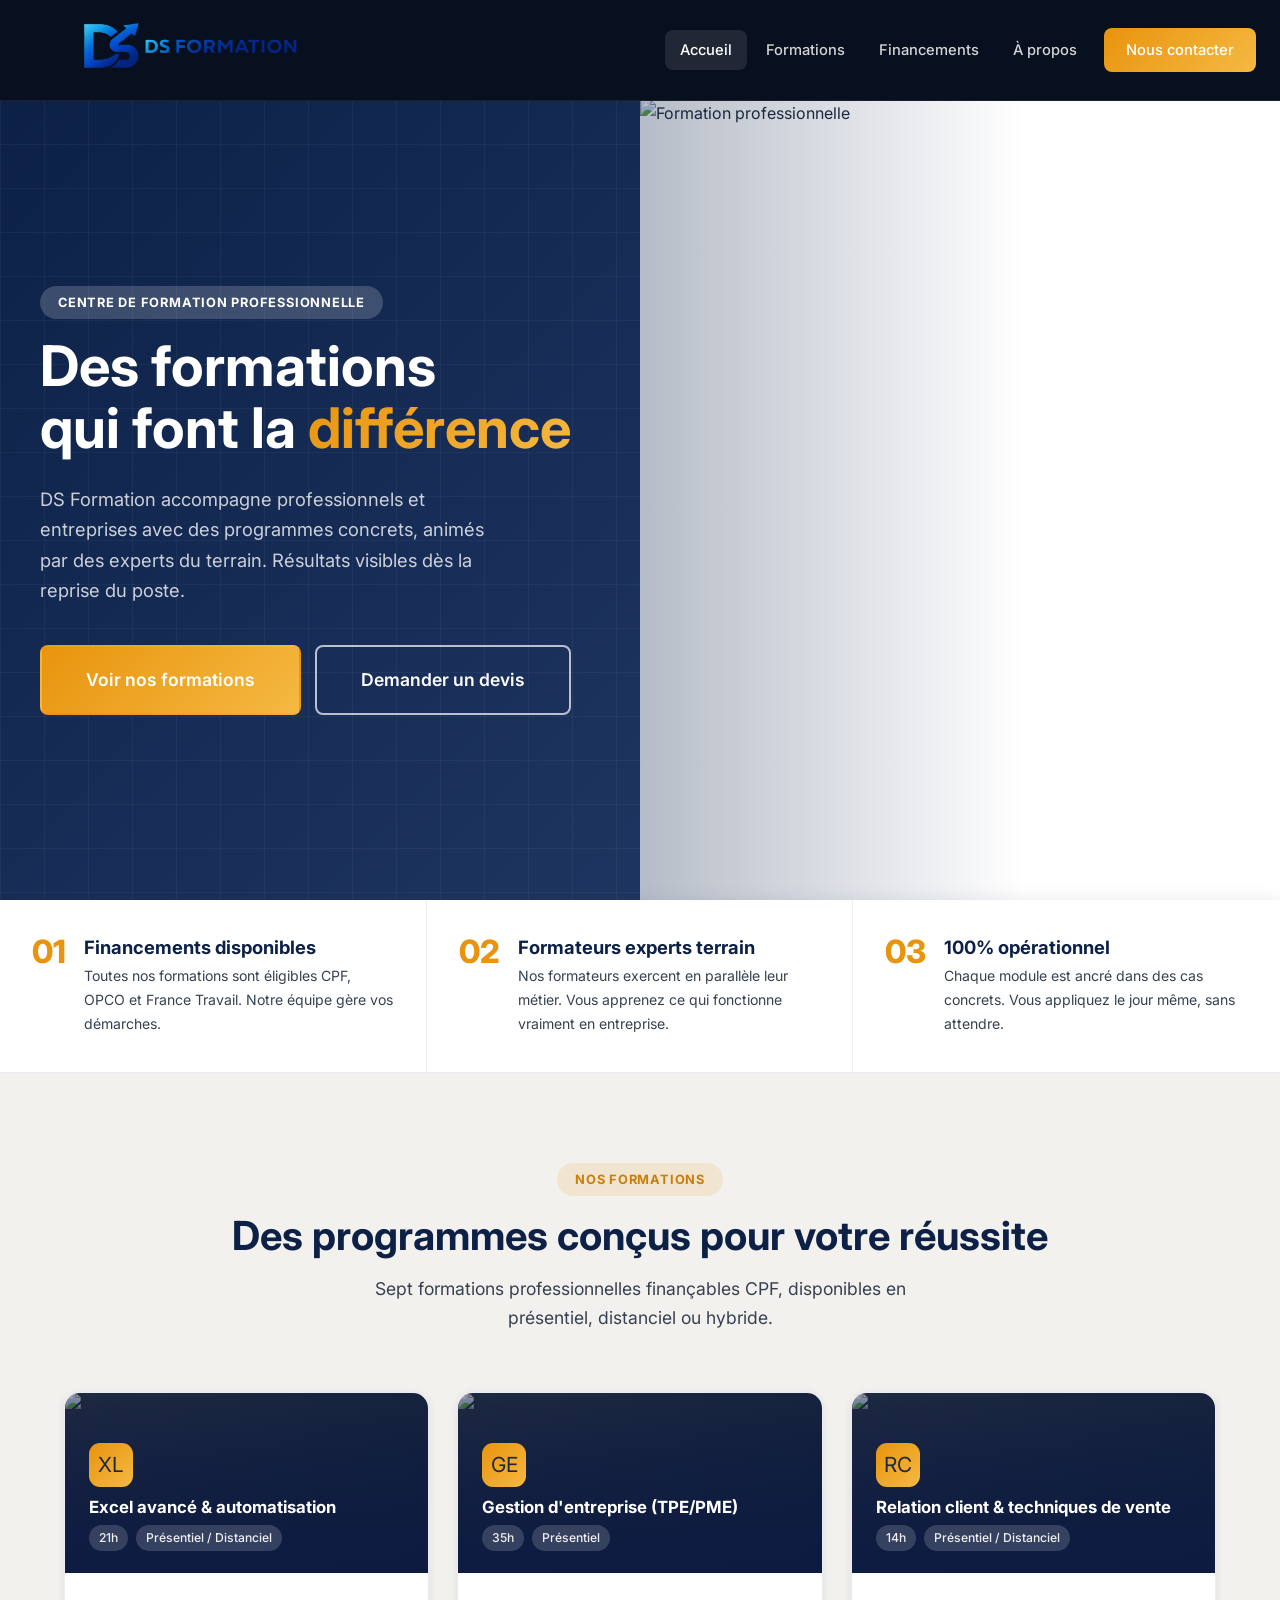
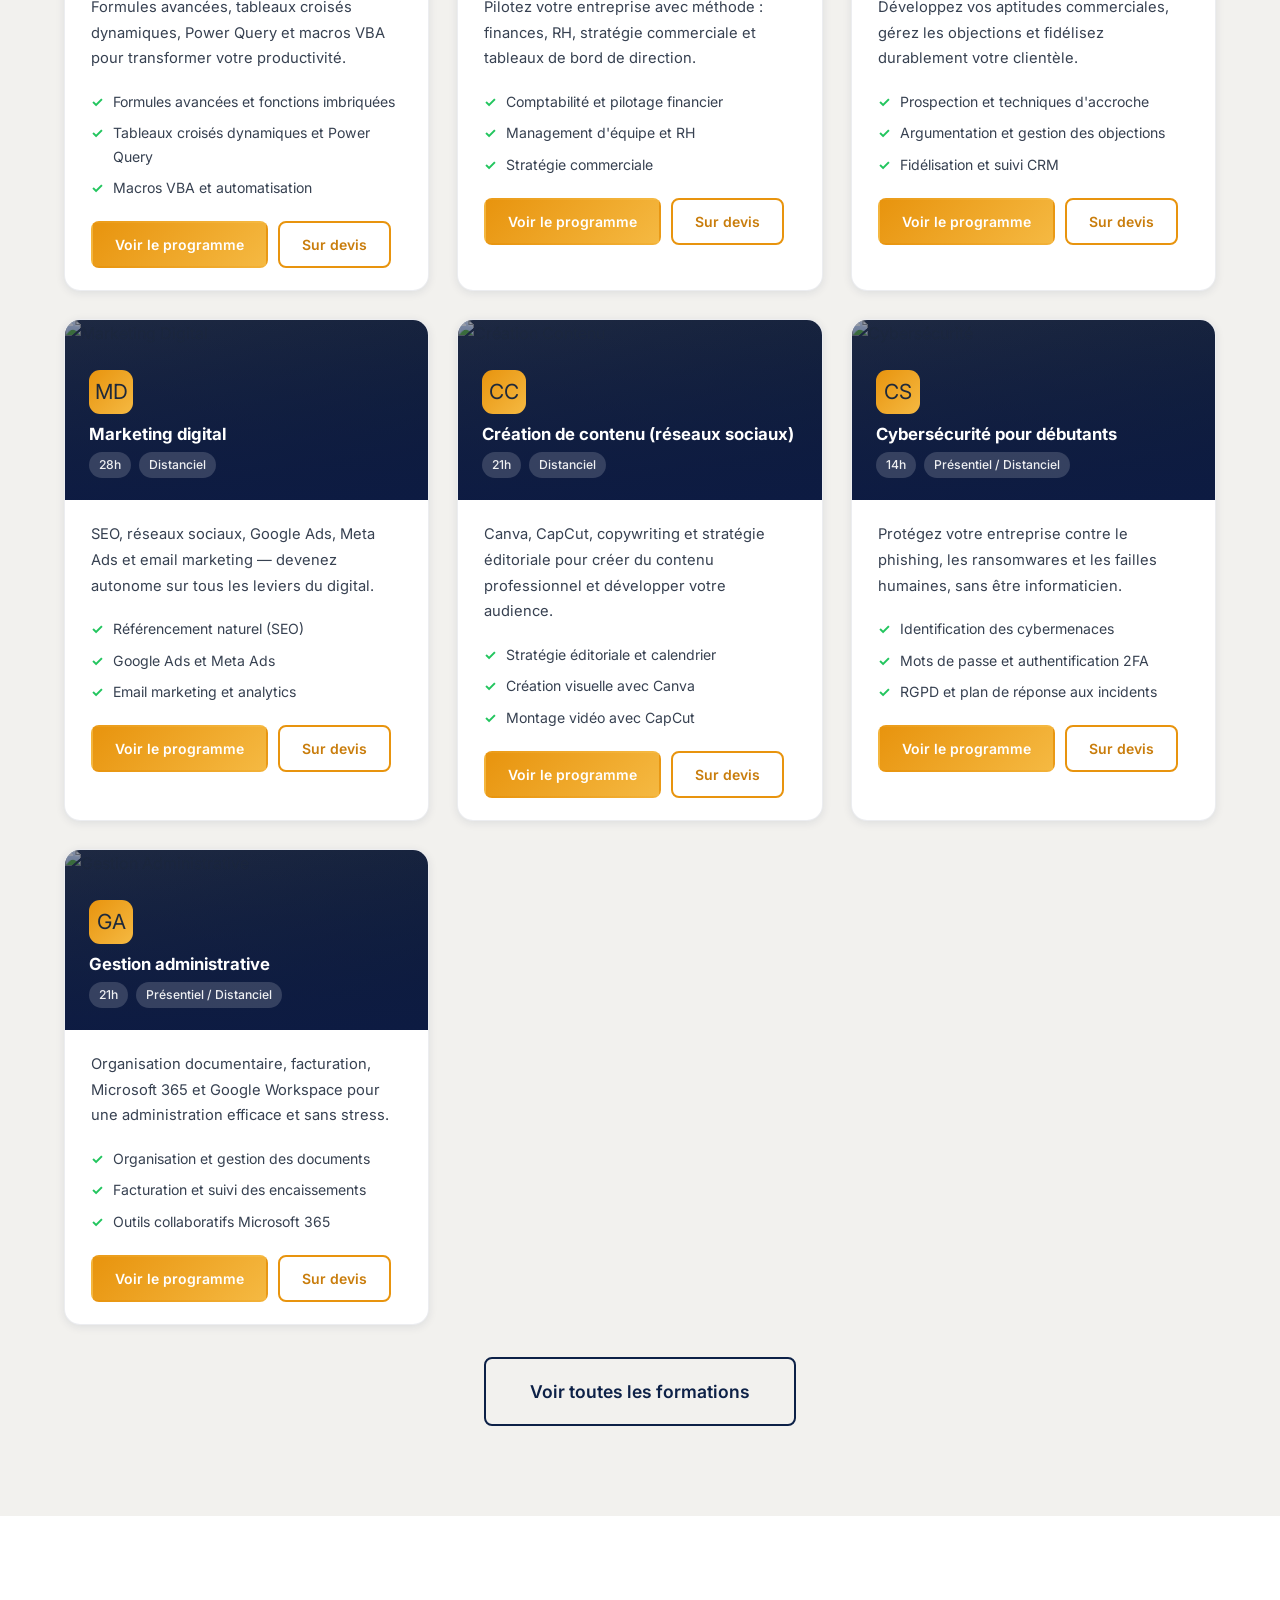
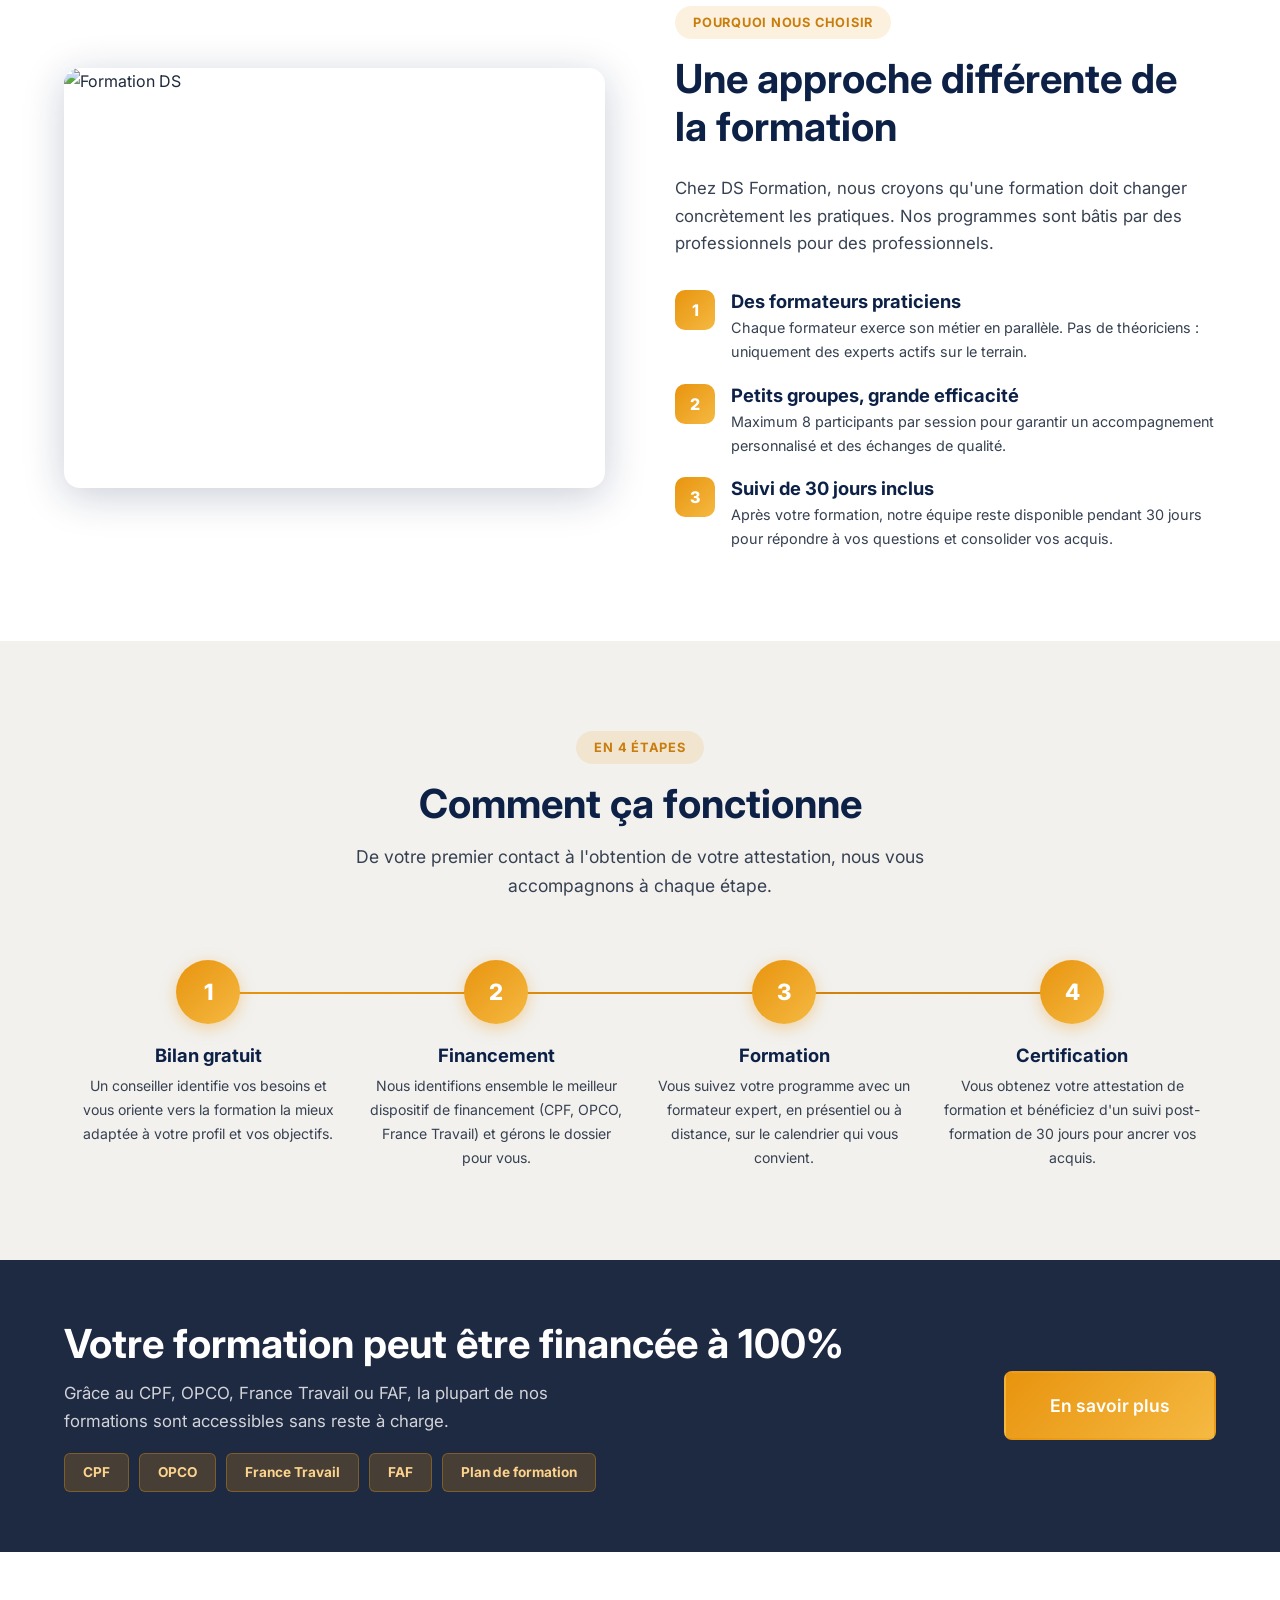
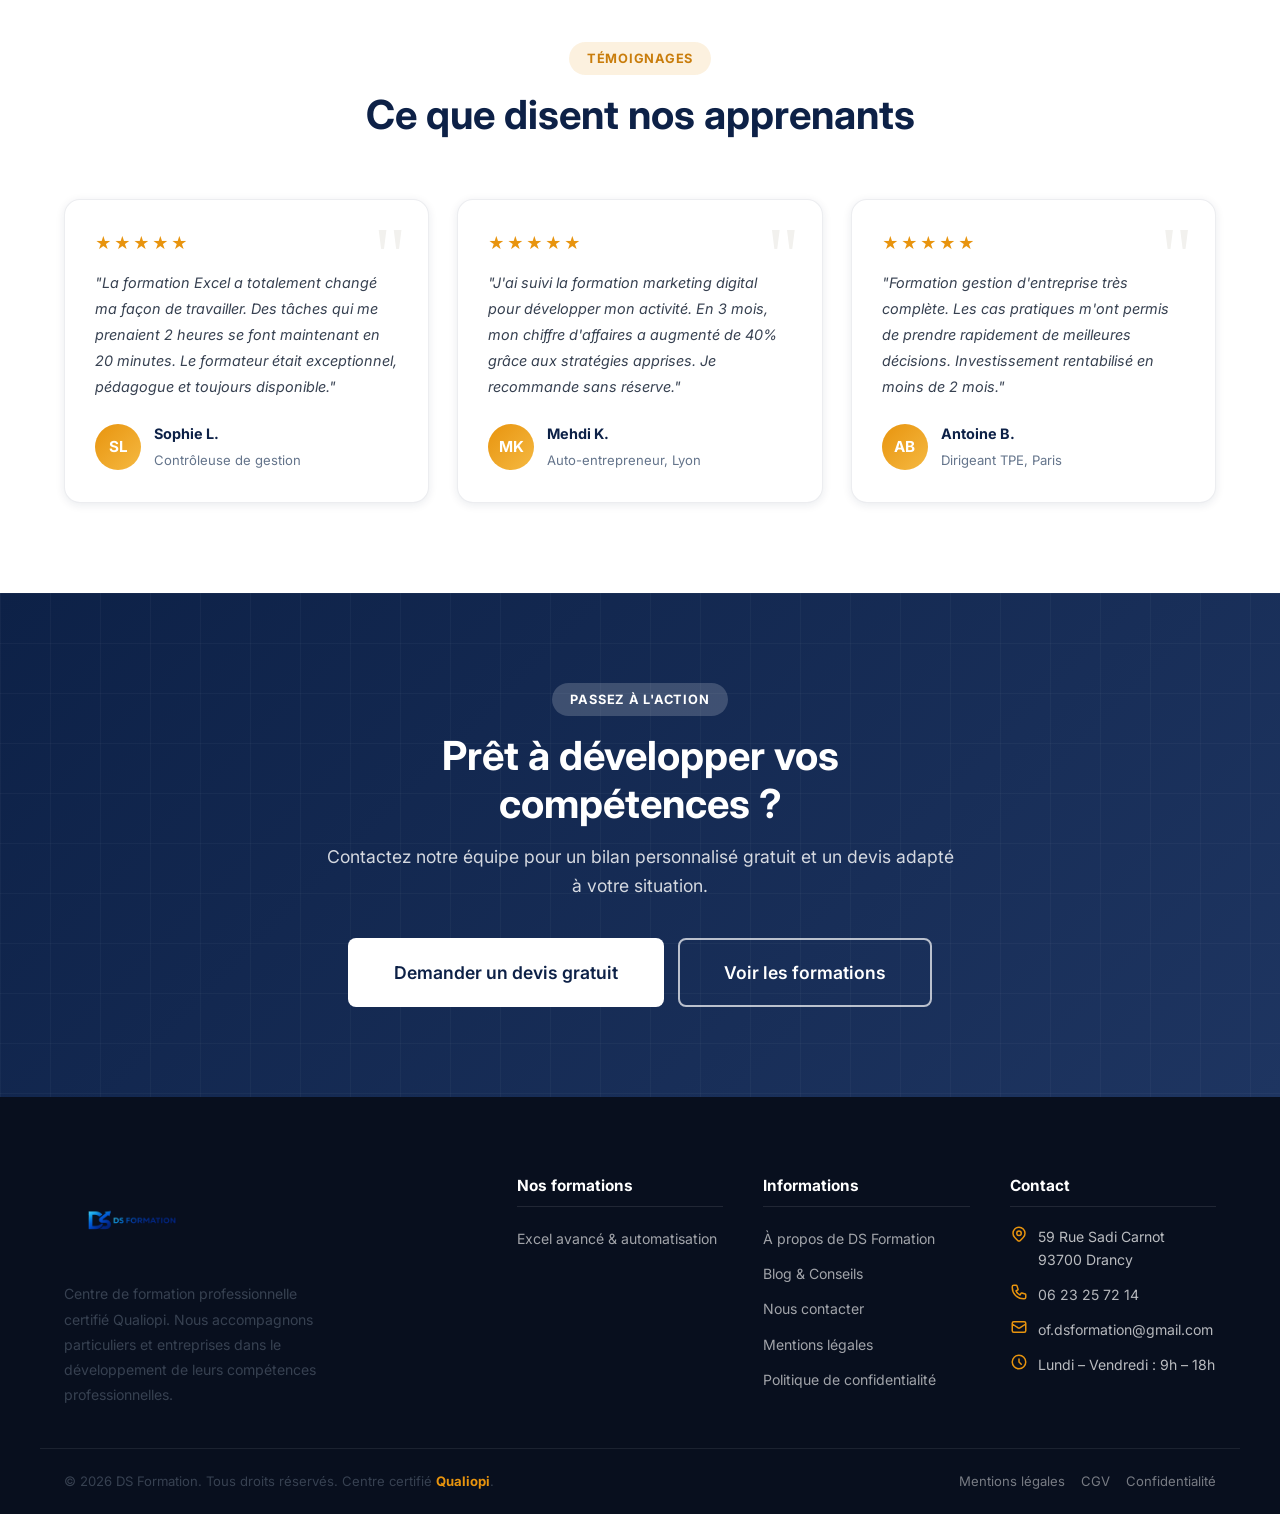
==== commit 9f09ab50: "Add files via upload" ====
--- a/index.html
+++ b/index.html
@@ -165,7 +165,7 @@
     <div class="pillar-num">01</div>
     <div>
       <h4>Financements disponibles</h4>
-      <p>Toutes nos formations sont éligibles OPCO et France Travail. Notre équipe gère vos démarches.</p>
+      <p>Toutes nos formations sont éligibles CPF, OPCO et France Travail. Notre équipe gère vos démarches.</p>
     </div>
   </div>
   <div class="pillar-item">
@@ -220,26 +220,76 @@
         </div>
       </div>
 
-      <!--1-->
-      
-      <div class="formation-card">
-        <div class="formation-card-header">
-          <img src="https://www.inll.lu/wp-content/uploads/2022/08/iStock-623607850-1536x1024.jpg" alt="Langues">
+      <div class="formation-card">
+        <div class="formation-card-header">
+          <img src="https://images.unsplash.com/photo-1560472354-b33ff0c44a43?w=600&q=75" alt="Gestion Entreprise">
+          <div class="formation-card-header-overlay">
+            <div class="formation-icon">GE</div>
+            <h3>Gestion d'entreprise (TPE/PME)</h3>
+            <div class="formation-meta">
+              <span class="meta-tag">35h</span>
+              <span class="meta-tag">Présentiel</span>
+            </div>
+          </div>
+        </div>
+        <div class="formation-card-body">
+          <p>Pilotez votre entreprise avec méthode : finances, RH, stratégie commerciale et tableaux de bord de direction.</p>
+          <ul class="formation-highlights">
+            <li>Comptabilité et pilotage financier</li>
+            <li>Management d'équipe et RH</li>
+            <li>Stratégie commerciale</li>
+          </ul>
+          <div style="display:flex;gap:10px;flex-wrap:wrap">
+            <a href="formation-gestion-entreprise.html" class="btn btn-primary btn-sm">Voir le programme</a>
+            <a href="contact.html" class="btn btn-outline-amber btn-sm">Sur devis</a>
+          </div>
+        </div>
+      </div>
+
+      <div class="formation-card">
+        <div class="formation-card-header">
+          <img src="https://images.unsplash.com/photo-1521791136064-7986c2920216?w=600&q=75" alt="Relation Client">
+          <div class="formation-card-header-overlay">
+            <div class="formation-icon">RC</div>
+            <h3>Relation client &amp; techniques de vente</h3>
+            <div class="formation-meta">
+              <span class="meta-tag">14h</span>
+              <span class="meta-tag">Présentiel / Distanciel</span>
+            </div>
+          </div>
+        </div>
+        <div class="formation-card-body">
+          <p>Développez vos aptitudes commerciales, gérez les objections et fidélisez durablement votre clientèle.</p>
+          <ul class="formation-highlights">
+            <li>Prospection et techniques d'accroche</li>
+            <li>Argumentation et gestion des objections</li>
+            <li>Fidélisation et suivi CRM</li>
+          </ul>
+          <div style="display:flex;gap:10px;flex-wrap:wrap">
+            <a href="formation-relation-client.html" class="btn btn-primary btn-sm">Voir le programme</a>
+            <a href="contact.html" class="btn btn-outline-amber btn-sm">Sur devis</a>
+          </div>
+        </div>
+      </div>
+
+      <div class="formation-card">
+        <div class="formation-card-header">
+          <img src="https://images.unsplash.com/photo-1460925895917-afdab827c52f?w=600&q=75" alt="Marketing Digital">
           <div class="formation-card-header-overlay">
             <div class="formation-icon">MD</div>
-            <h3>Langues (Français, Anglais, Arabe)</h3>
-            <div class="formation-meta">
-              <span class="meta-tag">/</span>
+            <h3>Marketing digital</h3>
+            <div class="formation-meta">
+              <span class="meta-tag">28h</span>
               <span class="meta-tag">Distanciel</span>
             </div>
           </div>
         </div>
         <div class="formation-card-body">
-          <p>Apprenez les langues les plus parlés dans le monde.</p>
-          <ul class="formation-highlights">
-            <li></li>
-            <li></li>
-            <li></li>
+          <p>SEO, réseaux sociaux, Google Ads, Meta Ads et email marketing — devenez autonome sur tous les leviers du digital.</p>
+          <ul class="formation-highlights">
+            <li>Référencement naturel (SEO)</li>
+            <li>Google Ads et Meta Ads</li>
+            <li>Email marketing et analytics</li>
           </ul>
           <div style="display:flex;gap:10px;flex-wrap:wrap">
             <a href="formation-marketing-digital.html" class="btn btn-primary btn-sm">Voir le programme</a>
@@ -248,8 +298,84 @@
         </div>
       </div>
 
-      <!--2-->
-      
+      <div class="formation-card">
+        <div class="formation-card-header">
+          <img src="https://images.unsplash.com/photo-1611532736597-de2d4265fba3?w=600&q=75" alt="Création Contenu">
+          <div class="formation-card-header-overlay">
+            <div class="formation-icon">CC</div>
+            <h3>Création de contenu (réseaux sociaux)</h3>
+            <div class="formation-meta">
+              <span class="meta-tag">21h</span>
+              <span class="meta-tag">Distanciel</span>
+            </div>
+          </div>
+        </div>
+        <div class="formation-card-body">
+          <p>Canva, CapCut, copywriting et stratégie éditoriale pour créer du contenu professionnel et développer votre audience.</p>
+          <ul class="formation-highlights">
+            <li>Stratégie éditoriale et calendrier</li>
+            <li>Création visuelle avec Canva</li>
+            <li>Montage vidéo avec CapCut</li>
+          </ul>
+          <div style="display:flex;gap:10px;flex-wrap:wrap">
+            <a href="formation-creation-contenu.html" class="btn btn-primary btn-sm">Voir le programme</a>
+            <a href="contact.html" class="btn btn-outline-amber btn-sm">Sur devis</a>
+          </div>
+        </div>
+      </div>
+
+      <div class="formation-card">
+        <div class="formation-card-header">
+          <img src="https://images.unsplash.com/photo-1563013544-824ae1b704d3?w=600&q=75" alt="Cybersécurité">
+          <div class="formation-card-header-overlay">
+            <div class="formation-icon">CS</div>
+            <h3>Cybersécurité pour débutants</h3>
+            <div class="formation-meta">
+              <span class="meta-tag">14h</span>
+              <span class="meta-tag">Présentiel / Distanciel</span>
+            </div>
+          </div>
+        </div>
+        <div class="formation-card-body">
+          <p>Protégez votre entreprise contre le phishing, les ransomwares et les failles humaines, sans être informaticien.</p>
+          <ul class="formation-highlights">
+            <li>Identification des cybermenaces</li>
+            <li>Mots de passe et authentification 2FA</li>
+            <li>RGPD et plan de réponse aux incidents</li>
+          </ul>
+          <div style="display:flex;gap:10px;flex-wrap:wrap">
+            <a href="formation-cybersecurite.html" class="btn btn-primary btn-sm">Voir le programme</a>
+            <a href="contact.html" class="btn btn-outline-amber btn-sm">Sur devis</a>
+          </div>
+        </div>
+      </div>
+
+      <div class="formation-card">
+        <div class="formation-card-header">
+          <img src="https://images.unsplash.com/photo-1454165804606-c3d57bc86b40?w=600&q=75" alt="Gestion Administrative">
+          <div class="formation-card-header-overlay">
+            <div class="formation-icon">GA</div>
+            <h3>Gestion administrative</h3>
+            <div class="formation-meta">
+              <span class="meta-tag">21h</span>
+              <span class="meta-tag">Présentiel / Distanciel</span>
+            </div>
+          </div>
+        </div>
+        <div class="formation-card-body">
+          <p>Organisation documentaire, facturation, Microsoft 365 et Google Workspace pour une administration efficace et sans stress.</p>
+          <ul class="formation-highlights">
+            <li>Organisation et gestion des documents</li>
+            <li>Facturation et suivi des encaissements</li>
+            <li>Outils collaboratifs Microsoft 365</li>
+          </ul>
+          <div style="display:flex;gap:10px;flex-wrap:wrap">
+            <a href="formation-gestion-administrative.html" class="btn btn-primary btn-sm">Voir le programme</a>
+            <a href="contact.html" class="btn btn-outline-amber btn-sm">Sur devis</a>
+          </div>
+        </div>
+      </div>
+
     </div>
     <div class="text-center mt-32">
       <a href="formations.html" class="btn btn-outline-dark btn-lg">Voir toutes les formations</a>
@@ -313,7 +439,7 @@
       <div class="process-step">
         <div class="step-num">2</div>
         <h4>Financement</h4>
-        <p>Nous identifions ensemble le meilleur dispositif de financement (OPCO, France Travail) et gérons le dossier pour vous.</p>
+        <p>Nous identifions ensemble le meilleur dispositif de financement (CPF, OPCO, France Travail) et gérons le dossier pour vous.</p>
       </div>
       <div class="process-step">
         <div class="step-num">3</div>
@@ -334,13 +460,12 @@
   <div class="financing-strip-inner">
     <div class="financing-text">
       <h2>Votre formation peut être financée à 100%</h2>
-      <p>Grâce au OPCO, France Travail ou financement de l'entreprisela plupart de nos formations sont accessibles sans reste à charge.</p>
+      <p>Grâce au CPF, OPCO, France Travail ou FAF, la plupart de nos formations sont accessibles sans reste à charge.</p>
       <div class="financing-badges">
-
-        <!--<span class="fin-badge">CPF</span>-->
+        <span class="fin-badge">CPF</span>
         <span class="fin-badge">OPCO</span>
         <span class="fin-badge">France Travail</span>
-        <!--<span class="fin-badge">FAF</span>-->
+        <span class="fin-badge">FAF</span>
         <span class="fin-badge">Plan de formation</span>
       </div>
     </div>
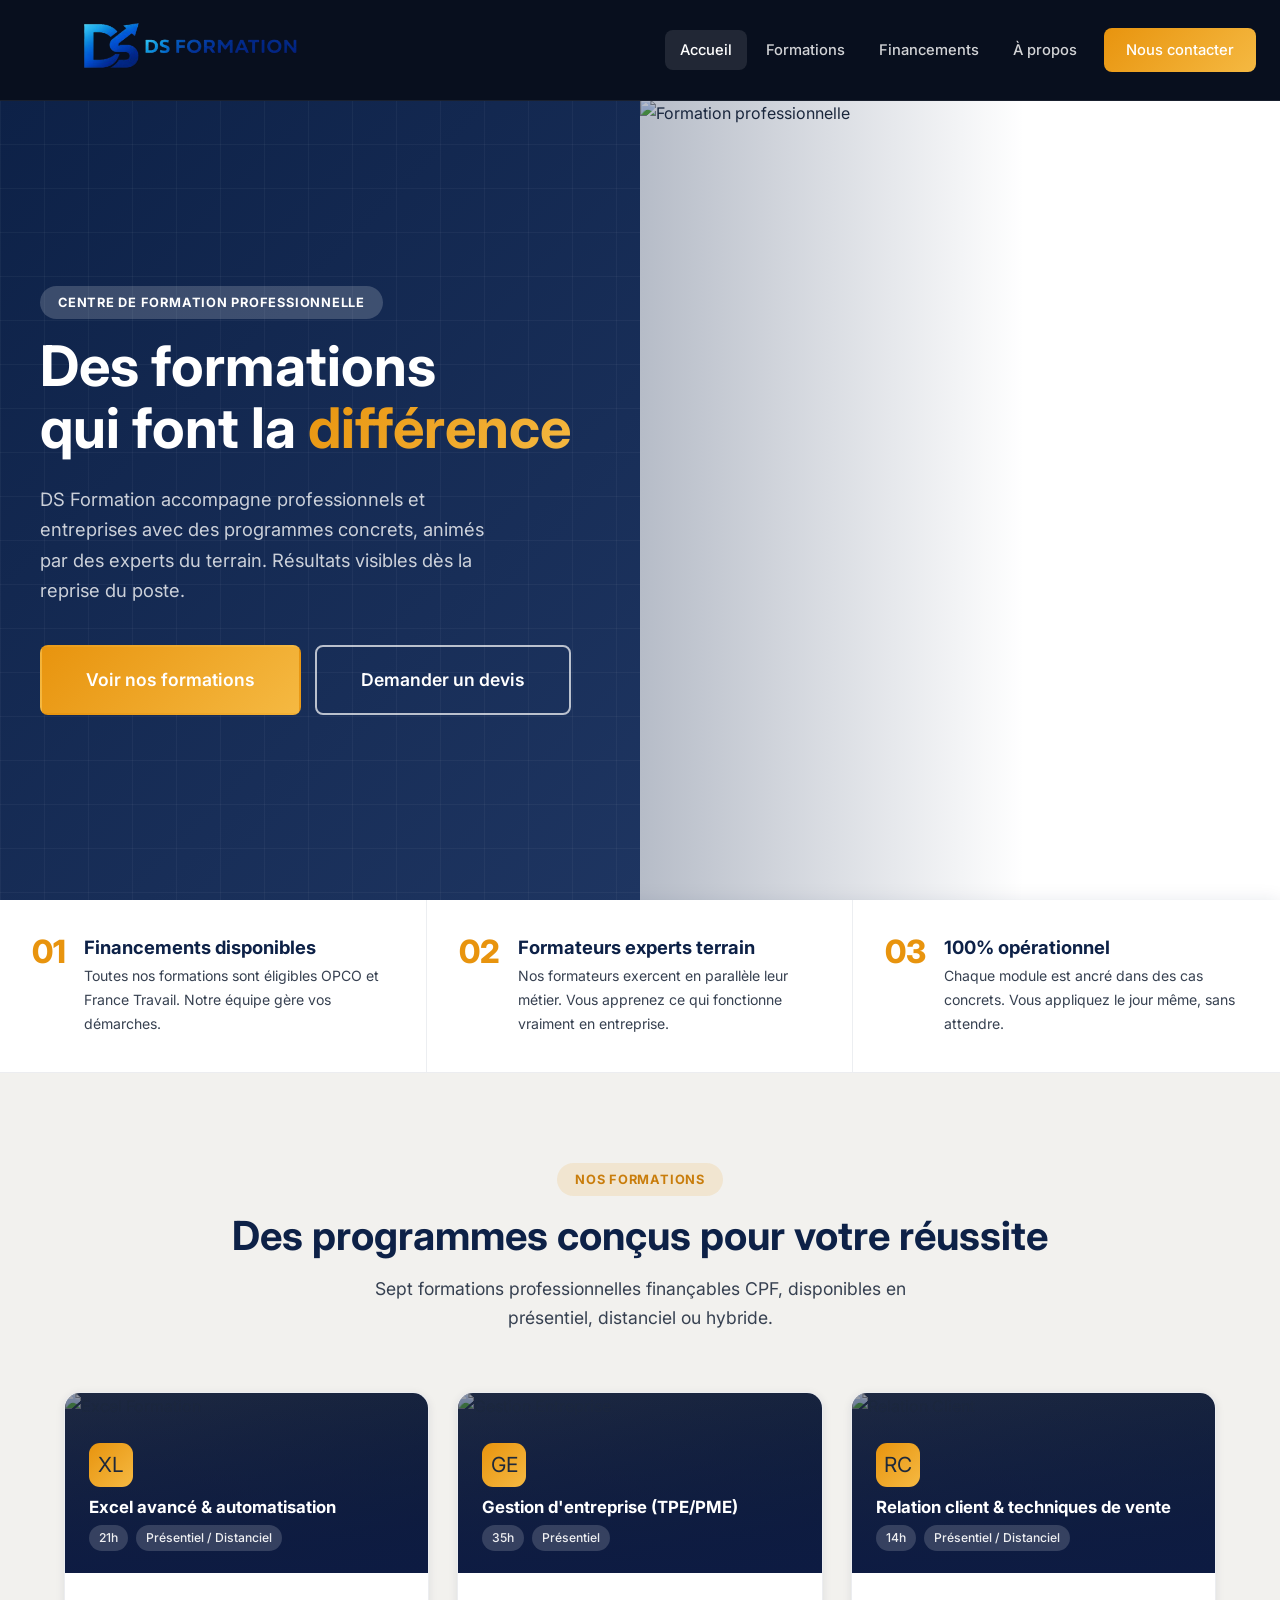
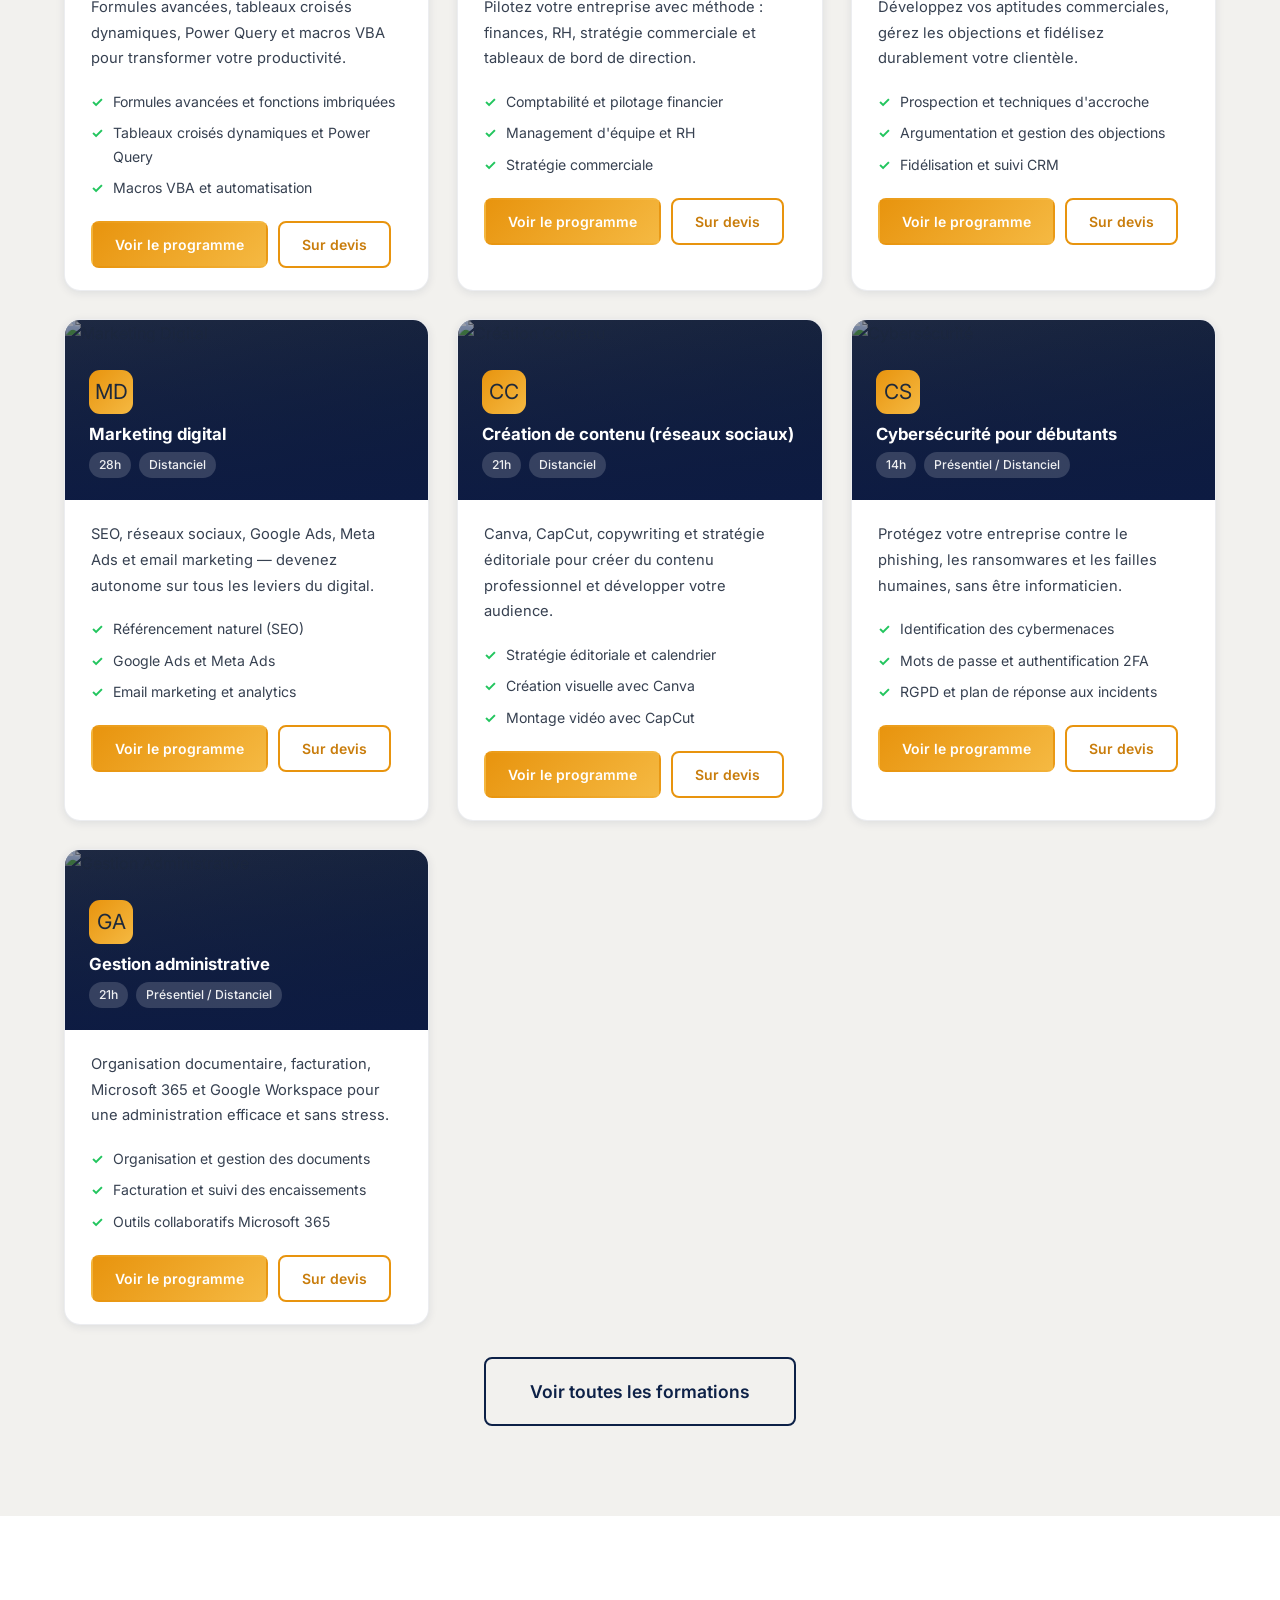
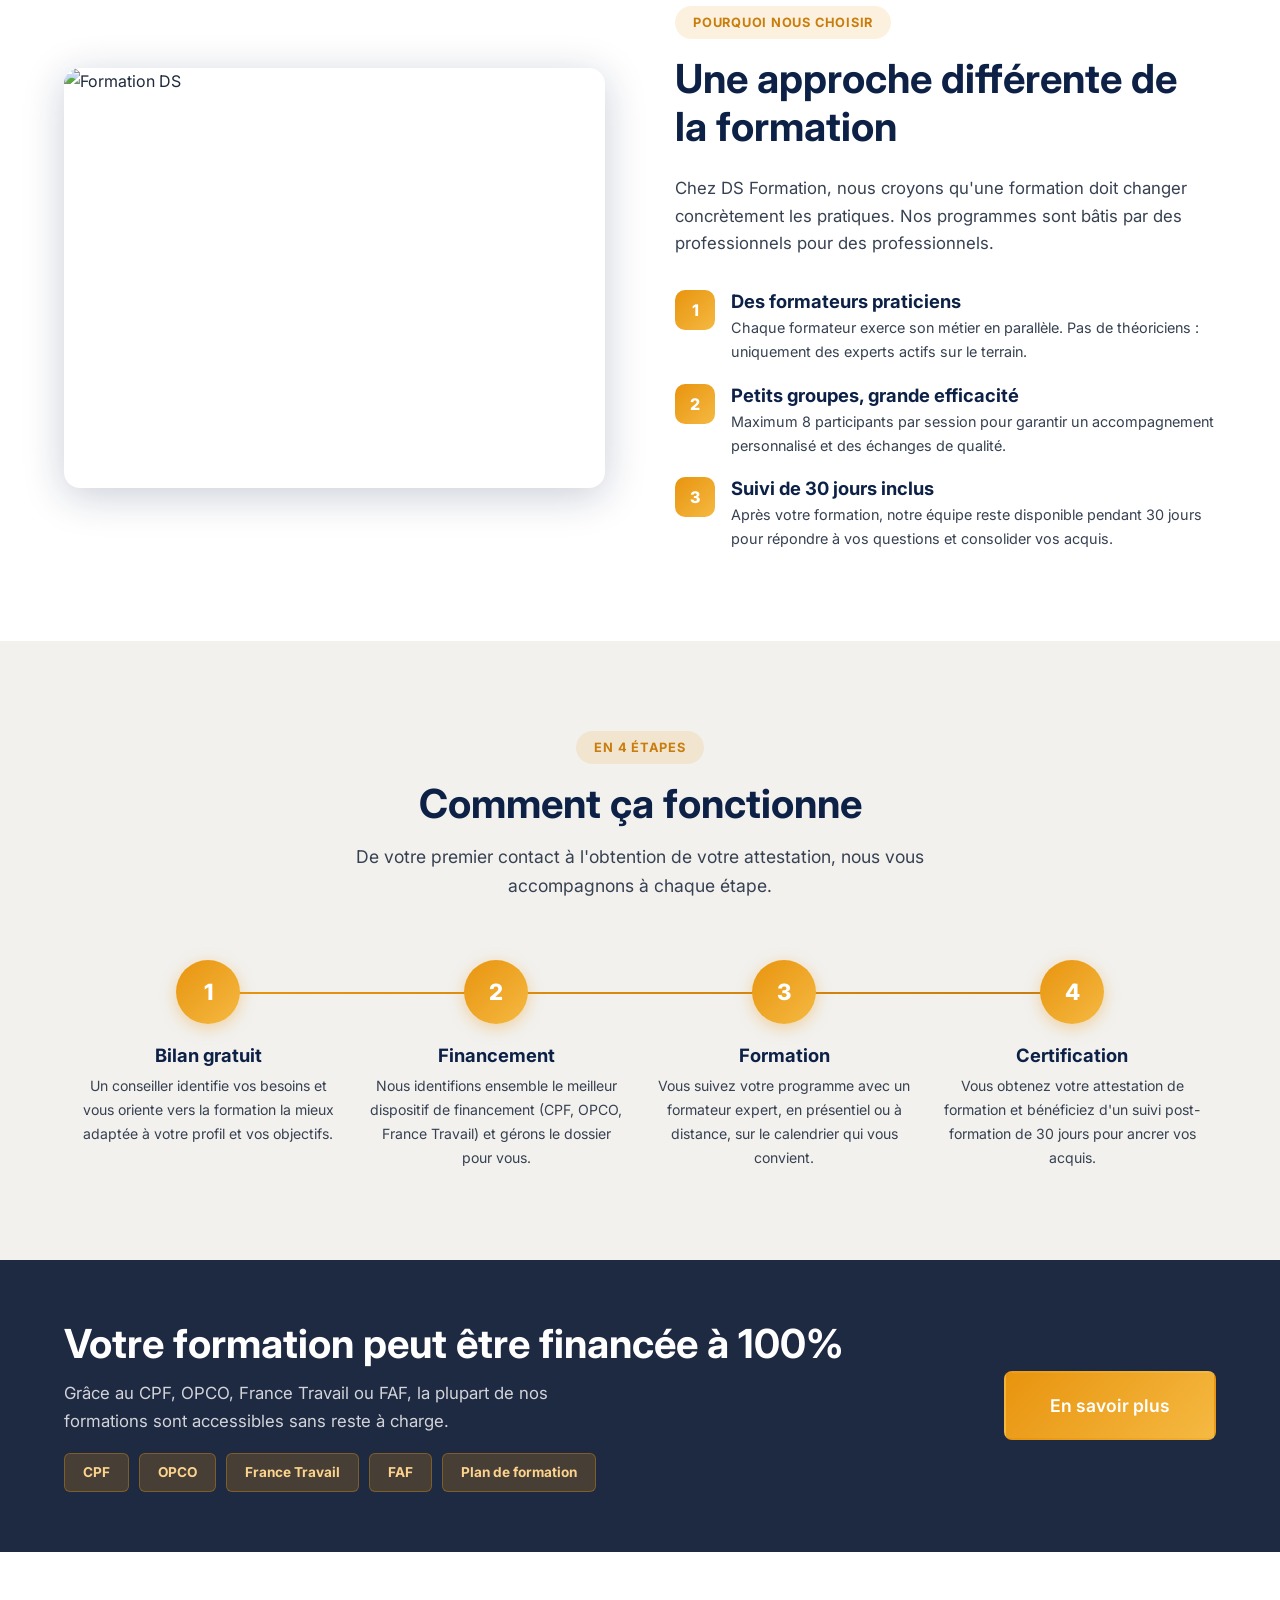
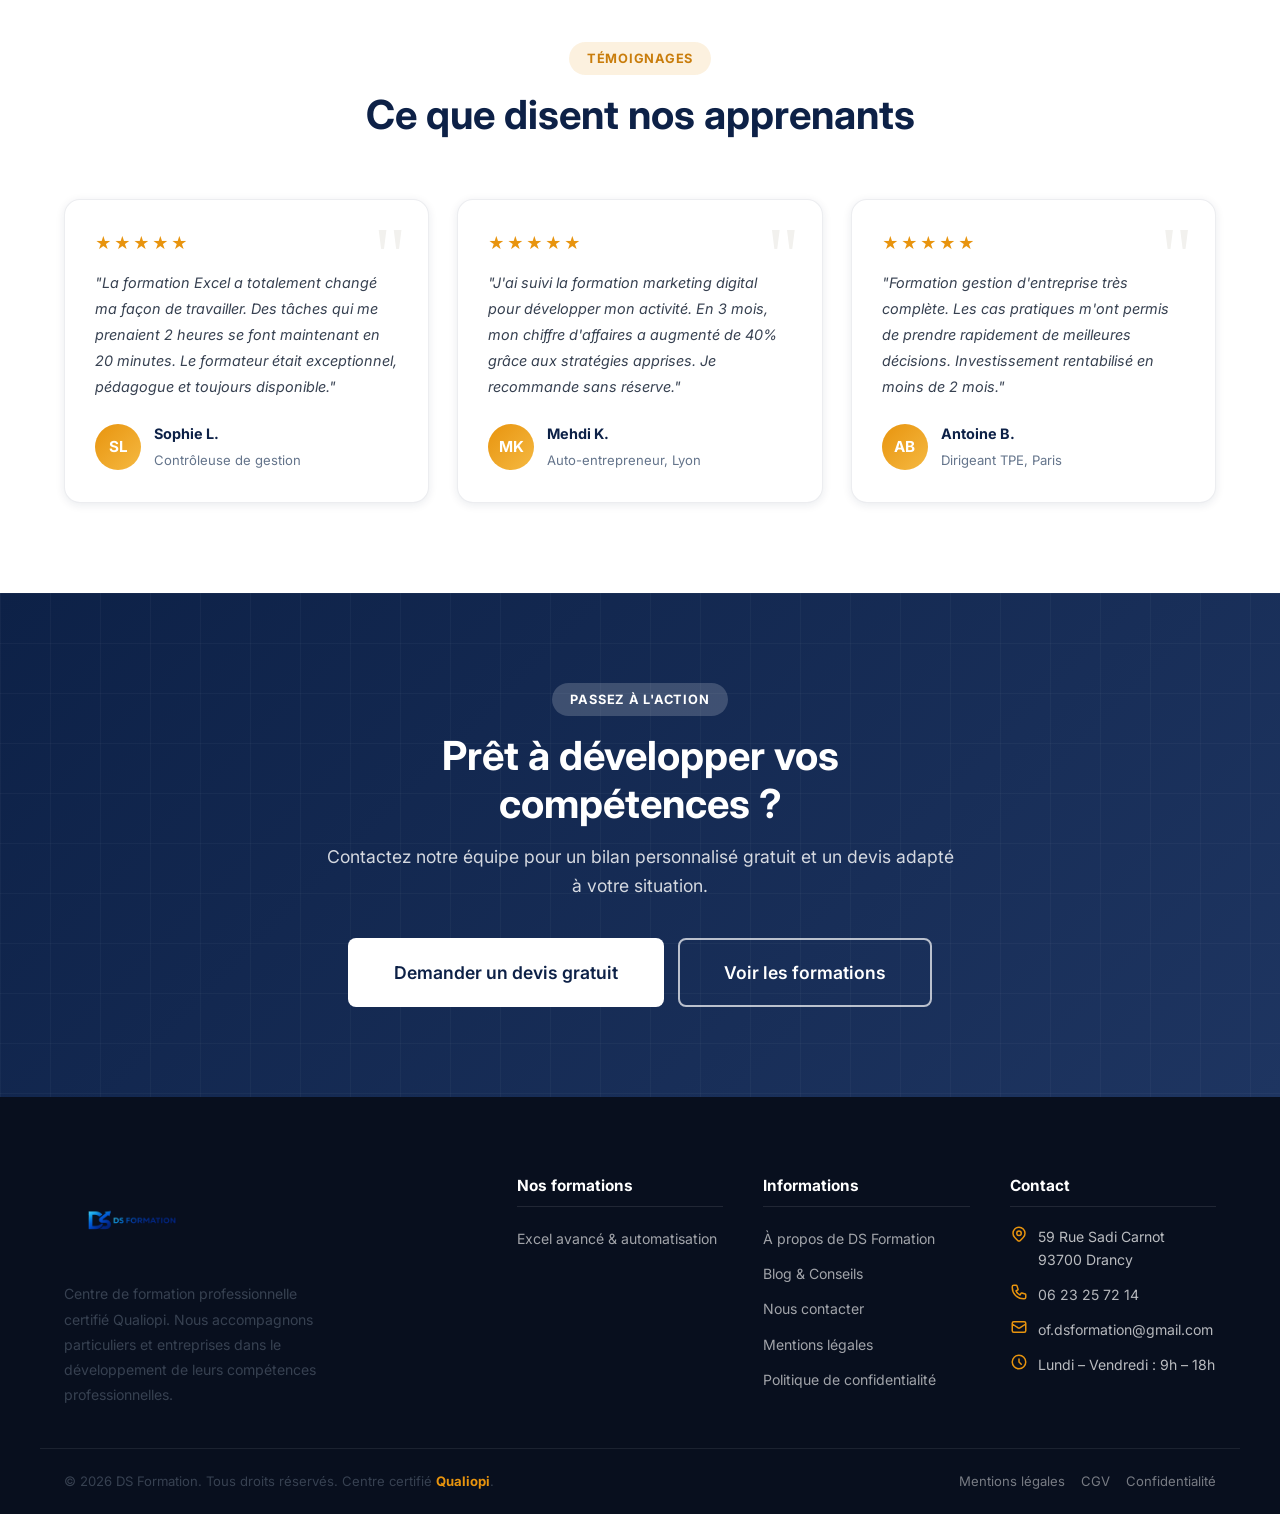
==== commit ec42e0e6: "Add files via upload" ====
--- a/index.html
+++ b/index.html
@@ -165,7 +165,7 @@
     <div class="pillar-num">01</div>
     <div>
       <h4>Financements disponibles</h4>
-      <p>Toutes nos formations sont éligibles CPF, OPCO et France Travail. Notre équipe gère vos démarches.</p>
+      <p>Toutes nos formations sont éligibles OPCO et France Travail. Notre équipe gère vos démarches.</p>
     </div>
   </div>
   <div class="pillar-item">
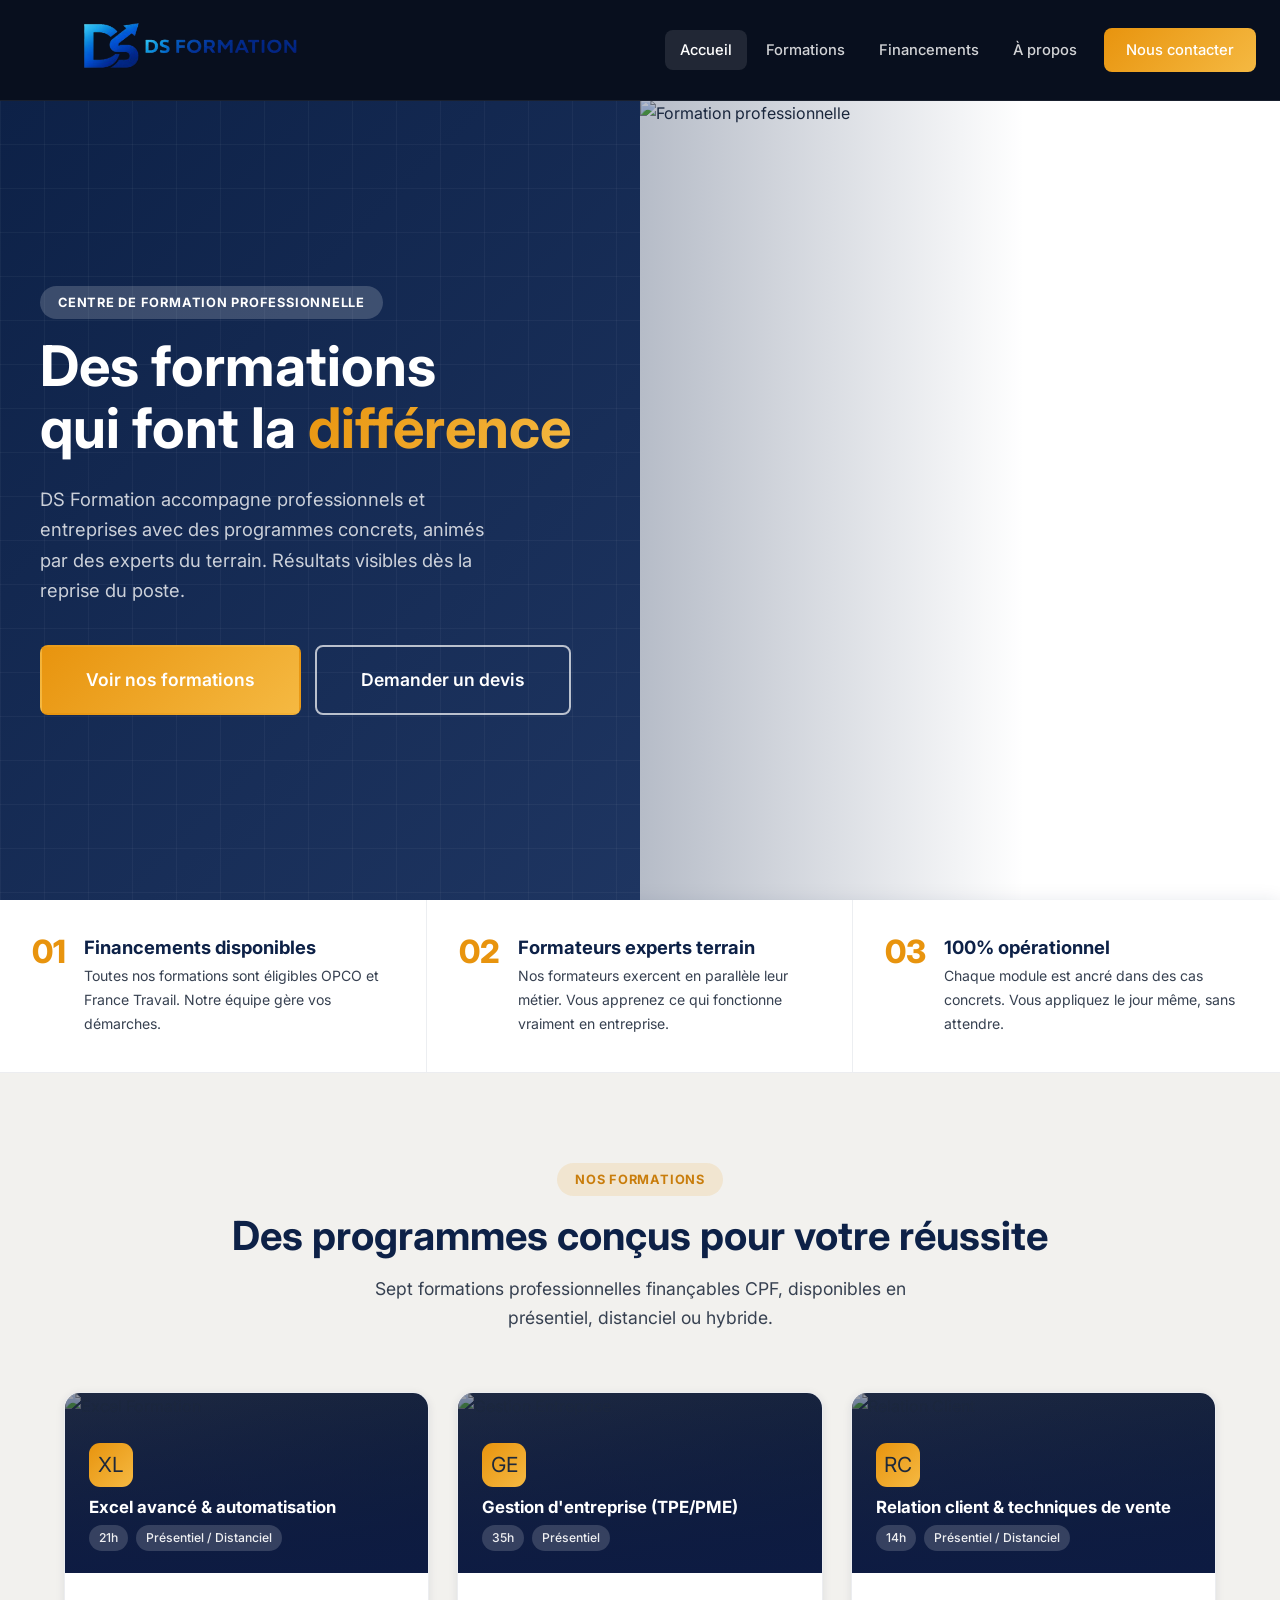
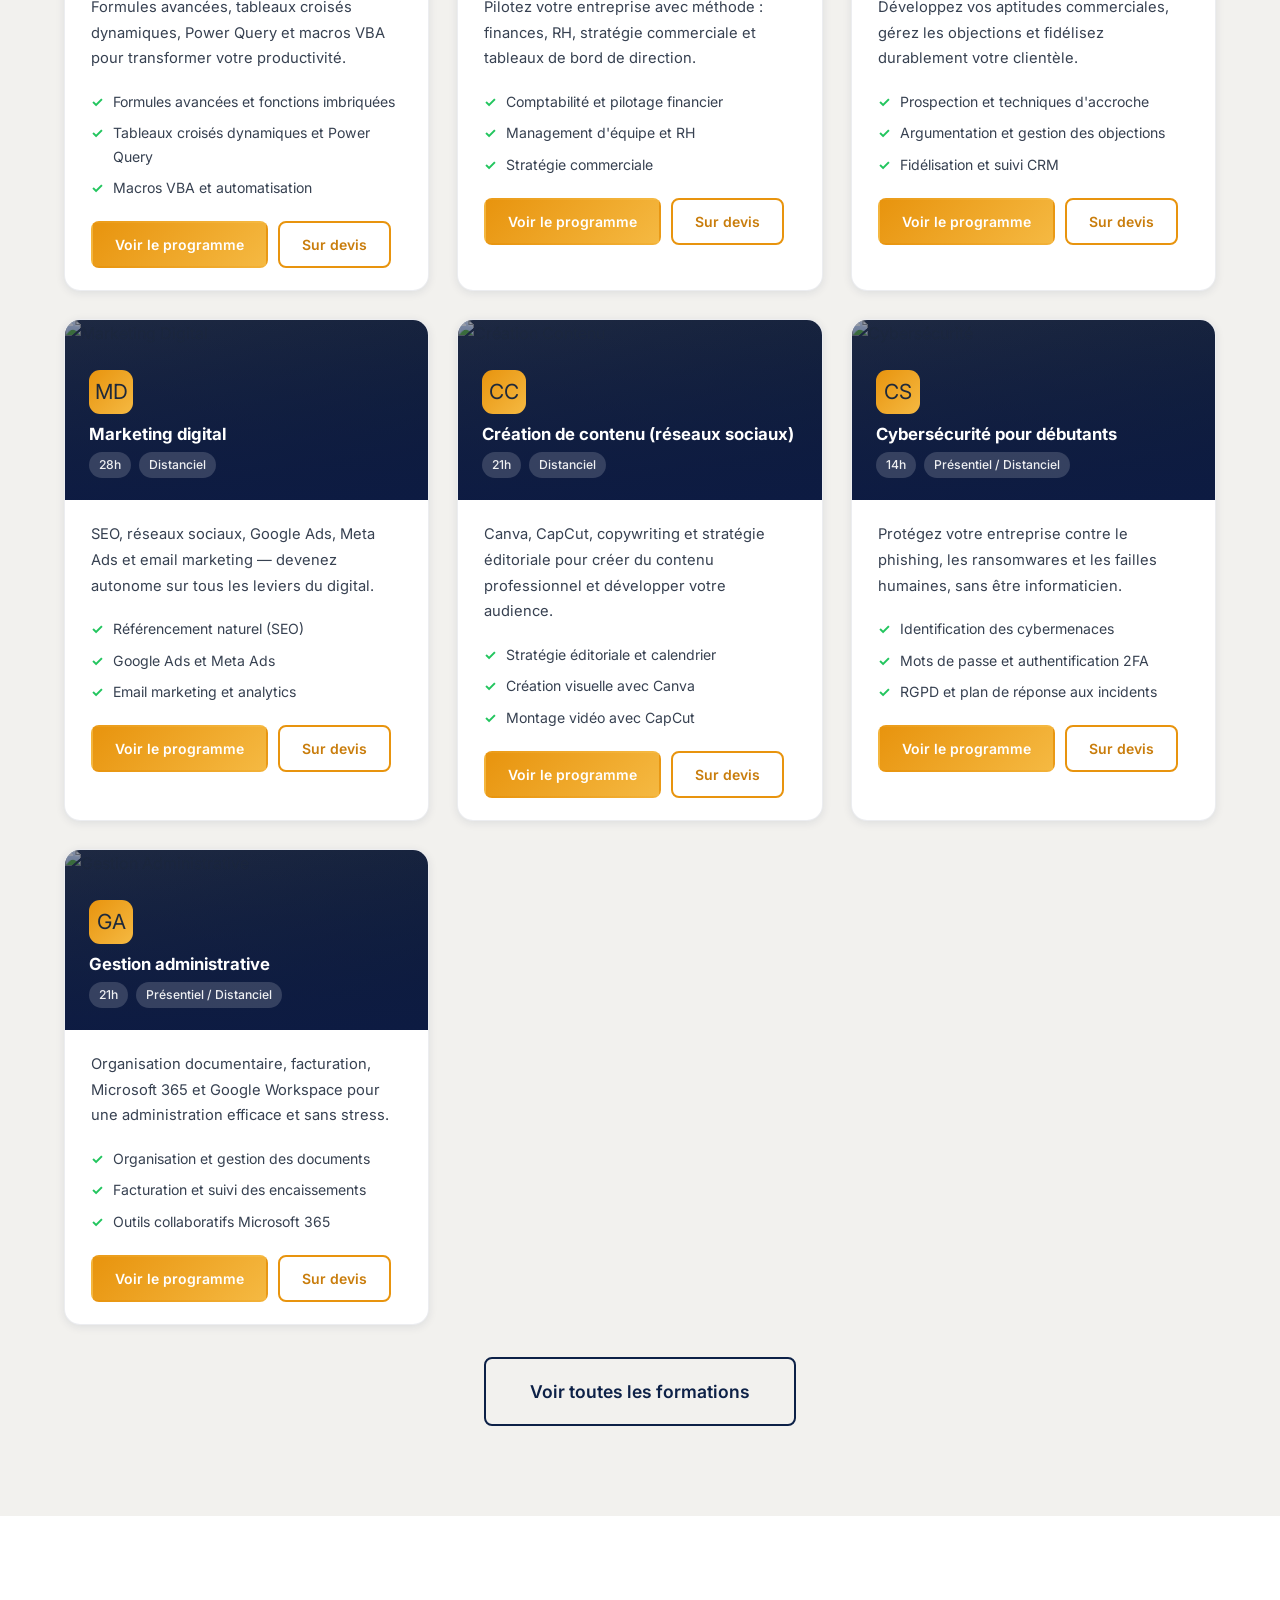
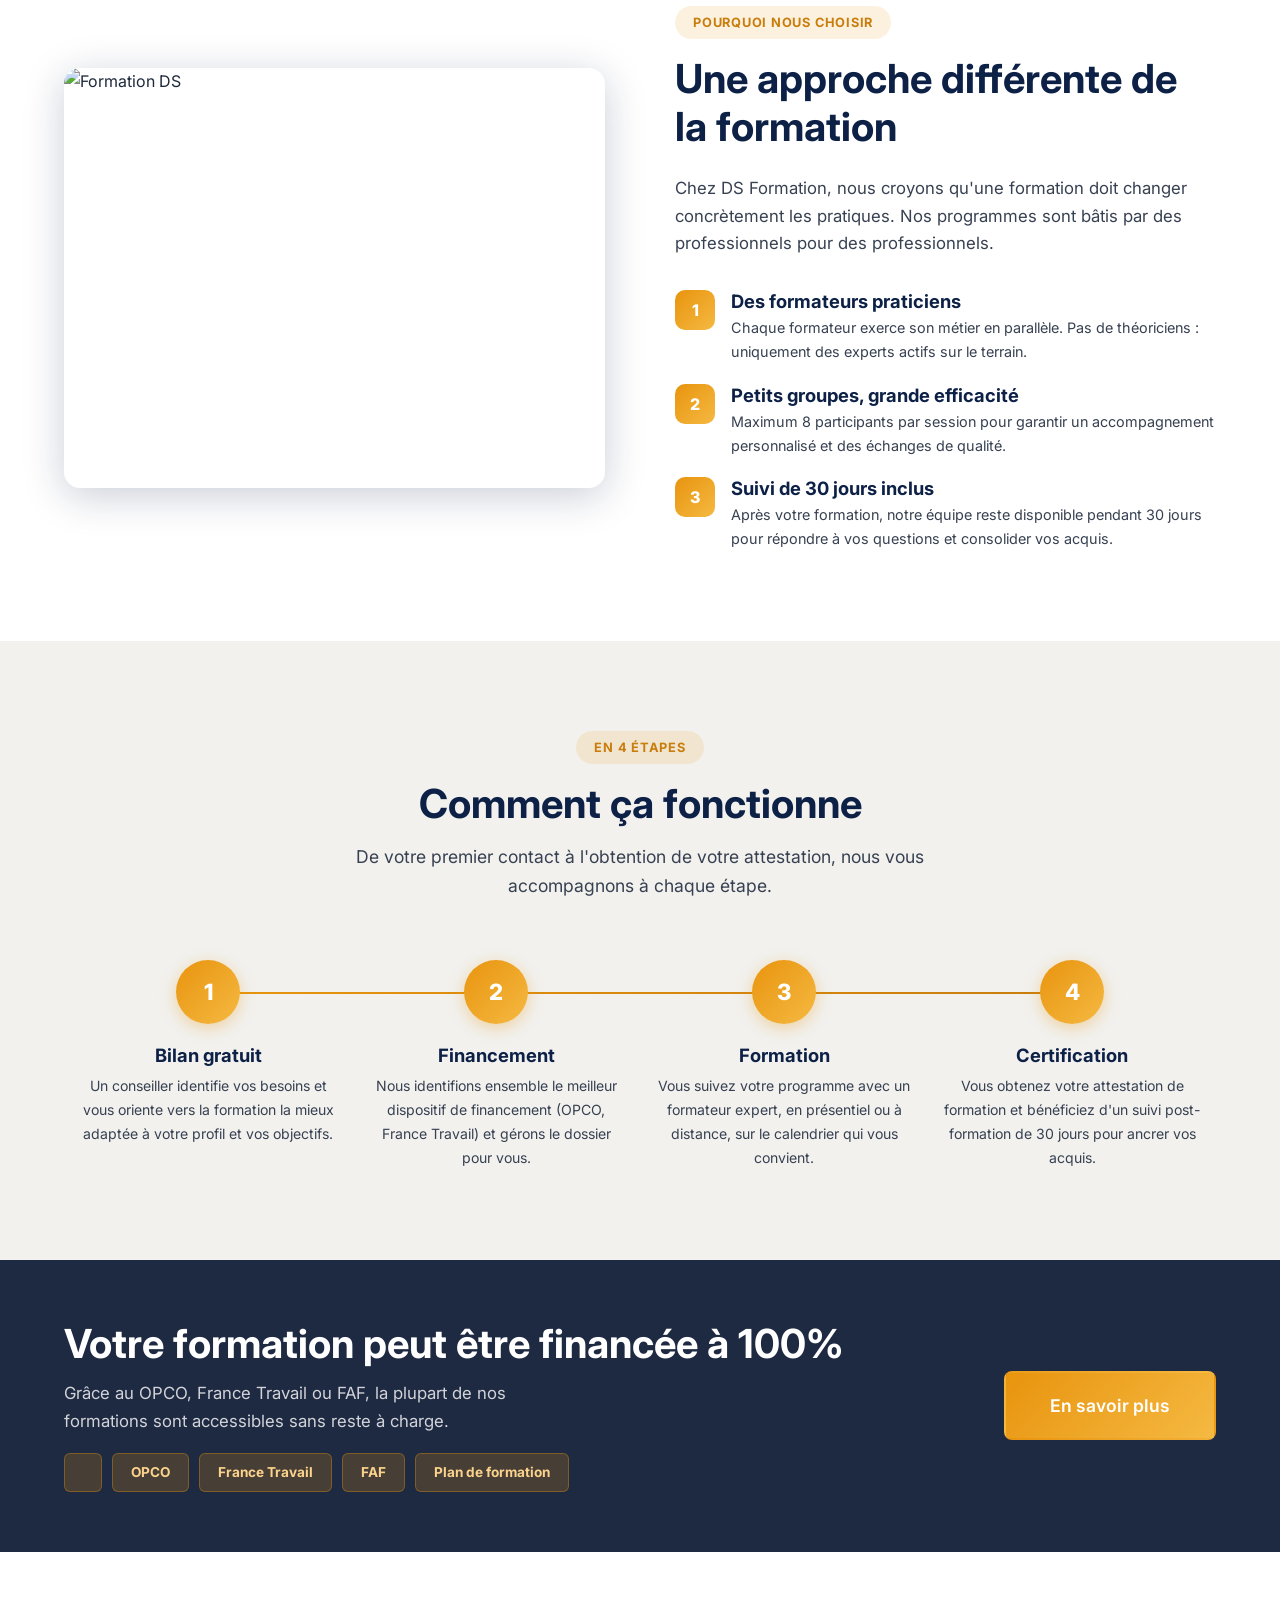
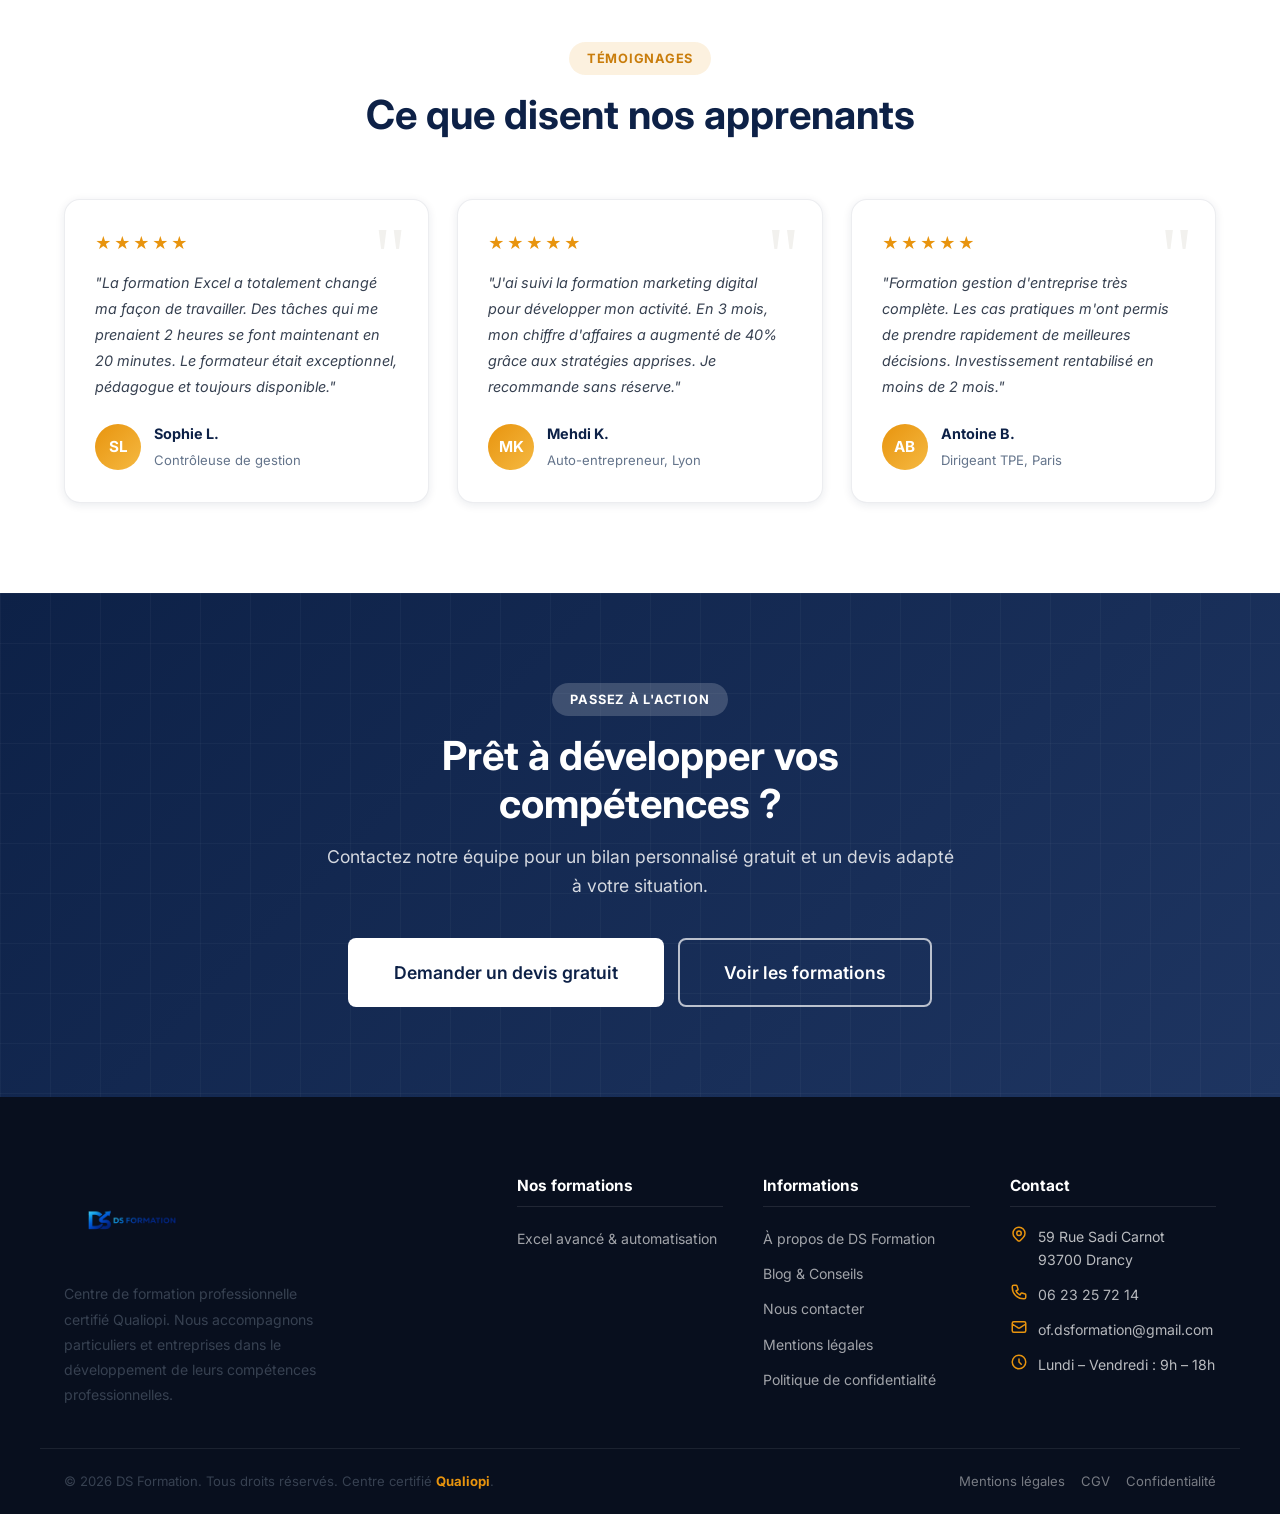
==== commit db99dc56: "Add files via upload" ====
--- a/index.html
+++ b/index.html
@@ -439,7 +439,7 @@
       <div class="process-step">
         <div class="step-num">2</div>
         <h4>Financement</h4>
-        <p>Nous identifions ensemble le meilleur dispositif de financement (CPF, OPCO, France Travail) et gérons le dossier pour vous.</p>
+        <p>Nous identifions ensemble le meilleur dispositif de financement (OPCO, France Travail) et gérons le dossier pour vous.</p>
       </div>
       <div class="process-step">
         <div class="step-num">3</div>
@@ -460,9 +460,9 @@
   <div class="financing-strip-inner">
     <div class="financing-text">
       <h2>Votre formation peut être financée à 100%</h2>
-      <p>Grâce au CPF, OPCO, France Travail ou FAF, la plupart de nos formations sont accessibles sans reste à charge.</p>
+      <p>Grâce au OPCO, France Travail ou FAF, la plupart de nos formations sont accessibles sans reste à charge.</p>
       <div class="financing-badges">
-        <span class="fin-badge">CPF</span>
+        <span class="fin-badge"></span>
         <span class="fin-badge">OPCO</span>
         <span class="fin-badge">France Travail</span>
         <span class="fin-badge">FAF</span>
